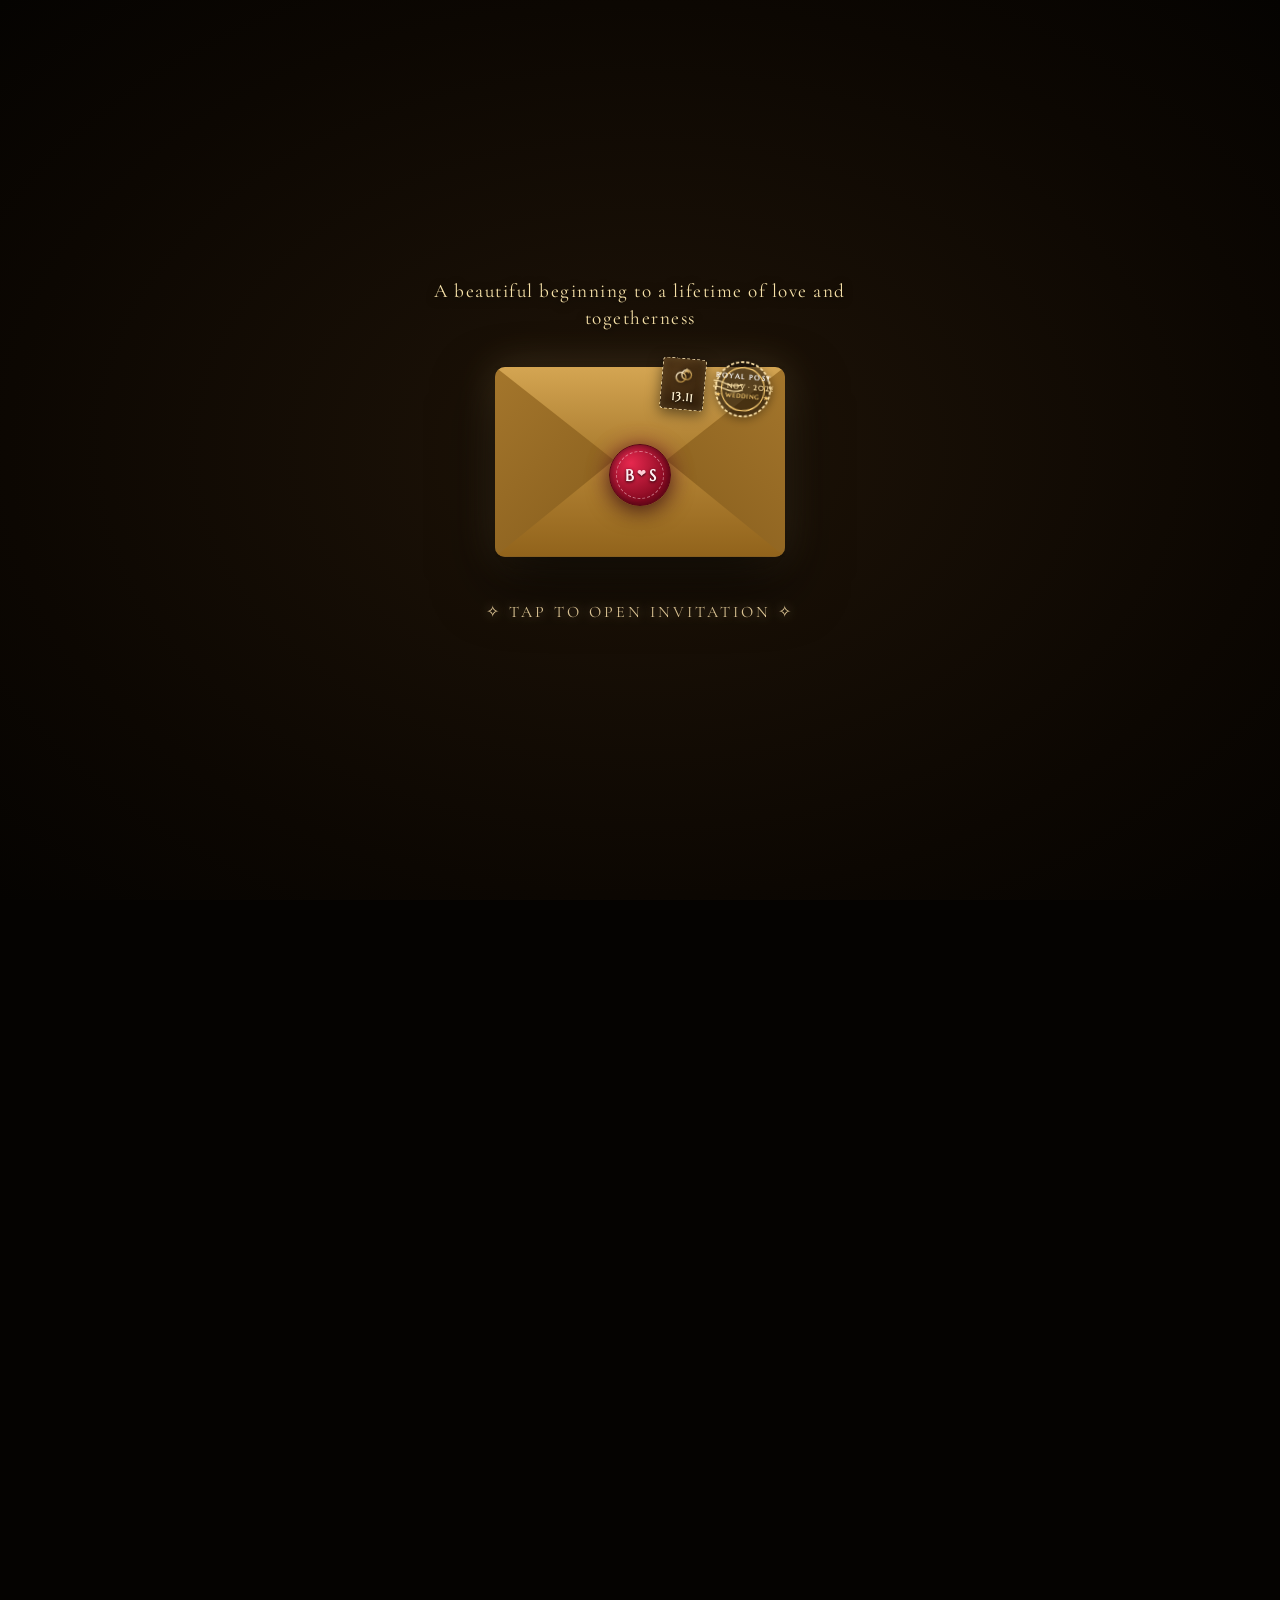
==== index.html @ 1f90990b "Initial Updates" ====
<!DOCTYPE html>
<html lang="en">

<head>
  <meta charset="UTF-8">
  <meta name="viewport" content="width=device-width, initial-scale=1, maximum-scale=1">
  <title>Boobalan &amp; Saranya — Wedding Invitation</title>
  <meta name="description" content="You're invited to the wedding of Boobalan &amp; Saranya">
  <link rel="preconnect" href="https://fonts.googleapis.com">
  <link
    href="https://fonts.googleapis.com/css2?family=Cormorant+Garamond:wght@400;600;700&family=Great+Vibes&family=Marcellus&display=swap"
    rel="stylesheet">
  <link rel="stylesheet" href="assets/css/style.css?v=34">
</head>

<body>

  <canvas id="starsCanvas"></canvas>
  <canvas id="particlesCanvas"></canvas>
  <div class="moon" id="moon"></div>
  <div class="vignette"></div>
  <div class="grain"></div>

  <audio id="bgMusic" loop preload="auto" autoplay>
    <!-- Put your personal music file in assets/audio/ and name it wedding-music.mp3 -->
    <source src="assets/audio/wedding-music.mp3" type="audio/mpeg">
  </audio>

  <!-- ENVELOPE SCREEN -->
  <div id="envelopeScreen">
    <div class="envelope-wrap" id="envelopeTap">
      <div class="envelope-header-text">
        <span class="envelope-subtext">A beautiful beginning to a lifetime of love and togetherness</span>
      </div>

      <div class="envelope-container" id="envelopeContainer">
        <!-- Postal Stamp & Postmark badge -->
        <div class="post-stamp" id="postStamp">
          <div class="post-stamp-inner">
            <svg class="stamp-ring-svg" viewBox="0 0 32 32" width="22" height="22" fill="none">
              <defs>
                <linearGradient id="stampGoldGrad" x1="0" y1="0" x2="1" y2="1">
                  <stop offset="0%" stop-color="#fff8e7" />
                  <stop offset="50%" stop-color="#d4af6a" />
                  <stop offset="100%" stop-color="#a07429" />
                </linearGradient>
              </defs>
              <circle cx="12" cy="18" r="7" stroke="url(#stampGoldGrad)" stroke-width="2" fill="none" />
              <circle cx="20" cy="14" r="7" stroke="url(#stampGoldGrad)" stroke-width="2" fill="none" />
              <polygon points="20,4 22,7 25,7 23,9 24,12 20,10 16,12 17,9 15,7 18,7" fill="url(#stampGoldGrad)" />
            </svg>
            <span class="stamp-val">13.11</span>
          </div>
          <div class="post-mark">
            <svg width="60" height="60" viewBox="0 0 64 64" class="postmark-svg">
              <!-- Outer decorative dashed cancellation circle -->
              <circle cx="32" cy="32" r="29" stroke="#ffe5ab" stroke-width="1.8" fill="rgba(25, 14, 5, 0.45)"
                stroke-dasharray="3.5 2" />
              <!-- Inner ring -->
              <circle cx="32" cy="32" r="23" stroke="#ffd175" stroke-width="1.2" fill="none" />
              <!-- High-contrast bold typography -->
              <text x="32" y="21" text-anchor="middle" font-family="'Marcellus', serif" font-size="7.5"
                font-weight="700" fill="#ffffff" letter-spacing="1.5">ROYAL POST</text>
              <text x="32" y="32" text-anchor="middle" font-family="'Marcellus', serif" font-size="7" font-weight="700"
                fill="#ffe5ab" letter-spacing="1">13 · NOV · 2026</text>
              <text x="32" y="42" text-anchor="middle" font-family="'Marcellus', serif" font-size="6" font-weight="700"
                fill="#ffd175" letter-spacing="1.2">★ WEDDING ★</text>
              <!-- Cancellation postal waves -->
              <path d="M-8 27 Q2 23 12 27 T32 27" stroke="#ffe5ab" stroke-width="1.4" fill="none" opacity="0.85" />
              <path d="M-8 33 Q2 29 12 33 T32 33" stroke="#ffe5ab" stroke-width="1.4" fill="none" opacity="0.85" />
            </svg>
          </div>
        </div>

        <div class="envelope-body" id="envelopeBody">
          <!-- Back Interior with rich damask gold glow -->
          <div class="envelope-back">
            <div class="envelope-lining"></div>
          </div>

          <!-- The Invitation Card Letter that slides out! -->
          <div class="invitation-letter" id="invitationLetter">
            <div class="letter-shimmer"></div>
            <div class="letter-corner lt"></div>
            <div class="letter-corner rt"></div>
            <div class="letter-corner lb"></div>
            <div class="letter-corner rb"></div>
            <div class="letter-crest">✦ ⚭ ✦</div>
            <div class="letter-title">Wedding Invitation</div>
            <div class="letter-couple">Boobalan &amp; Saranya</div>
            <div class="letter-date">Friday, 13 November 2026</div>
            <div class="letter-tag">Subha Muhurtham</div>
          </div>

          <!-- Side Flaps -->
          <div class="envelope-flap-left"></div>
          <div class="envelope-flap-right"></div>

          <!-- Bottom Flap -->
          <div class="envelope-flap-bottom"></div>

          <!-- 3D Top Flap that flips open! -->
          <div class="envelope-flap-top" id="envelopeFlapTop"></div>

          <!-- Wax Seal positioned over the flap -->
          <div class="seal" id="seal">
            <div class="seal-inner">
              <div class="seal-initials">
                <span class="s-letter">B</span>
                <span class="s-heart">❤</span>
                <span class="s-letter">S</span>
              </div>
            </div>
          </div>
        </div>
      </div>

      <div class="tap-text">
        <span class="tap-hint">✧ Tap to Open Invitation ✧</span>
      </div>
    </div>
  </div>

  <!-- MAIN CONTENT -->
  <div id="main">

    <!-- Intro flythrough -->
    <section class="intro-scene">
      <div class="chandelier-glow"></div>
      <div class="fairy-lights">
        <span style="animation-delay:0s"></span><span style="animation-delay:0.3s"></span><span
          style="animation-delay:0.6s"></span>
        <span style="animation-delay:0.9s"></span><span style="animation-delay:1.2s"></span><span
          style="animation-delay:0.4s"></span>
        <span style="animation-delay:0.8s"></span>
      </div>
      <div style="text-align:center; position:relative;">
        <div class="gate">💍✨🌸</div>
        <div class="intro-caption gold-text">You are warmly invited</div>
        <div class="deco-row">🪷 💐 🕯️ 💐 🪷</div>
      </div>
      <div class="scroll-indicator">
        <span>Scroll Down</span>
        <div class="arrow">↓</div>
      </div>
    </section>

    <!-- Couple -->
    <section style="position:relative;">
      <div class="floating-flowers">
        <span style="left:8%; animation-duration:14s; animation-delay:0s;">🌸</span>
        <span style="left:22%; animation-duration:18s; animation-delay:2s;">🌺</span>
        <span style="left:40%; animation-duration:16s; animation-delay:4s;">💮</span>
        <span style="left:58%; animation-duration:20s; animation-delay:1s;">🌼</span>
        <span style="left:74%; animation-duration:15s; animation-delay:3s;">🌸</span>
        <span style="left:88%; animation-duration:19s; animation-delay:5s;">🌺</span>
      </div>
      <p class="reveal" style="letter-spacing:3px; text-transform:uppercase; color:var(--gold-light);">Together with our
        families</p>
      <p class="reveal" style="margin-top:10px; font-size:1.2rem;">We joyfully invite you to celebrate the wedding of
      </p>

      <div class="couple-names reveal gold-text"><span class="name-text">P. <span class="groom-first-letter-wrap"><svg
              class="groom-chef-hat" viewBox="0 0 30 26" aria-label="South Indian Chef">
              <defs>
                <linearGradient id="chefHatGold" x1="0" y1="0" x2="1" y2="1">
                  <stop offset="0%" stop-color="#fffce8" />
                  <stop offset="50%" stop-color="#ffd175" />
                  <stop offset="100%" stop-color="#c8963e" />
                </linearGradient>
              </defs>
              <path fill="url(#chefHatGold)"
                d="M22 8.5C21.1 8.5 20.3 8.9 19.8 9.6C18.9 7.4 16.8 5.8 14.3 5.8C11.6 5.8 9.3 7.5 8.6 9.9C7.8 9.5 6.9 9.2 6 9.2C3.5 9.2 1.5 11.2 1.5 13.7C1.5 15.9 3 17.7 5 18.2V22C5 23.1 5.9 24 7 24H21.6C22.7 24 23.6 23.1 23.6 22V18.2C25.7 17.7 27.1 15.9 27.1 13.7C27.1 10.8 24.8 8.5 22 8.5ZM21.6 22H7V19.2H21.6V22Z" />
              <path d="M10 13V17.5" stroke="#684614" stroke-width="0.8" opacity="0.75" />
              <path d="M14.3 12V17.5" stroke="#684614" stroke-width="0.8" opacity="0.75" />
              <path d="M18.6 13V17.5" stroke="#684614" stroke-width="0.8" opacity="0.75" />
            </svg>B</span>oobalan DTHM., DSCM.,</span></div>

      <div class="couple-profession reveal">South India Chef 👨‍🍳</div>

      <div class="weds-divider reveal">
        <div class="weds-line"></div>
        <div class="weds-badge"><span class="weds-inner">✦ Weds ✦</span></div>
        <div class="weds-line"></div>
      </div>

      <div class="couple-names reveal gold-text"><span class="name-text">S. Saranya B.Com (CA) .,</span></div>

      <div class="ornament">
        <div class="line"></div>
        <div class="diamond"></div>
        <div class="line right"></div>
      </div>
    </section>

    <!-- Event Details -->
    <section>
      <p class="section-kicker">The Celebration</p>
      <h2 class="gold-text">Event Details</h2>
      <div class="ornament">
        <div class="line"></div>
        <div class="diamond"></div>
        <div class="line right"></div>
      </div>
      <div class="cards-grid">
        <!-- Card 1: Wedding Date -->
        <div class="glass event-card reveal">
          <span class="corner corner-tl"></span>
          <span class="corner corner-tr"></span>
          <span class="corner corner-bl"></span>
          <span class="corner corner-br"></span>

          <div class="event-icon-badge">
            <svg class="event-svg" viewBox="0 0 48 48" width="34" height="34" fill="none">
              <defs>
                <linearGradient id="goldIconDate" x1="0" y1="0" x2="1" y2="1">
                  <stop offset="0%" stop-color="#fff4d0" />
                  <stop offset="50%" stop-color="#d4af6a" />
                  <stop offset="100%" stop-color="#9a7028" />
                </linearGradient>
              </defs>
              <rect x="6" y="10" width="36" height="32" rx="6" stroke="url(#goldIconDate)" stroke-width="2.2"
                fill="rgba(212,175,106,0.06)" />
              <line x1="6" y1="20" x2="42" y2="20" stroke="url(#goldIconDate)" stroke-width="2" />
              <circle cx="15" cy="8" r="2.5" fill="url(#goldIconDate)" />
              <circle cx="33" cy="8" r="2.5" fill="url(#goldIconDate)" />
              <line x1="15" y1="5" x2="15" y2="10" stroke="url(#goldIconDate)" stroke-width="2.5"
                stroke-linecap="round" />
              <line x1="33" y1="5" x2="33" y2="10" stroke="url(#goldIconDate)" stroke-width="2.5"
                stroke-linecap="round" />
              <text x="24" y="34" text-anchor="middle" font-family="'Marcellus', serif" font-size="12" font-weight="700"
                fill="url(#goldIconDate)">13</text>
              <circle cx="24" cy="30" r="9" stroke="url(#goldIconDate)" stroke-width="1" stroke-dasharray="2 2"
                fill="none" />
            </svg>
          </div>
          <span class="event-tag">Auspicious Day</span>
          <h3 class="event-title gold-text">Wedding Date</h3>
          <div class="card-ornament"><span></span>✦<span></span></div>
          <div class="event-val">Monday, 16 Nov 2026</div>
          <p class="event-sub">Parabhava Varudam · Iyppasi</p>
          <a href="https://calendar.google.com/calendar/render?action=TEMPLATE&amp;text=Boobalan+%26+Saranya+Wedding&amp;dates=20261113T003000Z/20261113T083000Z&amp;details=Wedding+Ceremony+%26+Reception+of+Boobalan+%26+Saranya&amp;location=Sri+Velavar+Thirumana+Mandabam,+Udumalai+Road,+Dharapuram"
            target="_blank" rel="noopener noreferrer" class="card-action-btn" title="Add to Google Calendar">
            <svg width="13" height="13" viewBox="0 0 24 24" fill="none" stroke="currentColor" stroke-width="2"
              stroke-linecap="round" stroke-linejoin="round">
              <path d="M19 21H5a2 2 0 0 1-2-2V5a2 2 0 0 1 2-2h14a2 2 0 0 1 2 2v14a2 2 0 0 1-2 2z"></path>
              <line x1="16" y1="2" x2="16" y2="6"></line>
              <line x1="8" y1="2" x2="8" y2="6"></line>
              <line x1="3" y1="10" x2="21" y2="10"></line>
              <line x1="12" y1="14" x2="12" y2="18"></line>
              <line x1="10" y1="16" x2="14" y2="16"></line>
            </svg>
            Add to Calendar
          </a>
        </div>

        <!-- Card 2: Muhurtham Time -->
        <div class="glass event-card reveal">
          <span class="corner corner-tl"></span>
          <span class="corner corner-tr"></span>
          <span class="corner corner-bl"></span>
          <span class="corner corner-br"></span>

          <div class="event-icon-badge">
            <svg class="event-svg" viewBox="0 0 48 48" width="34" height="34" fill="none">
              <defs>
                <linearGradient id="goldIconTime" x1="0" y1="0" x2="1" y2="1">
                  <stop offset="0%" stop-color="#fff4d0" />
                  <stop offset="50%" stop-color="#d4af6a" />
                  <stop offset="100%" stop-color="#9a7028" />
                </linearGradient>
              </defs>
              <circle cx="24" cy="26" r="17" stroke="url(#goldIconTime)" stroke-width="2.2"
                fill="rgba(212,175,106,0.06)" />
              <circle cx="24" cy="26" r="14" stroke="url(#goldIconTime)" stroke-width="0.8" stroke-dasharray="1 3" />
              <path d="M20 9 C20 6, 28 6, 28 9" stroke="url(#goldIconTime)" stroke-width="2" stroke-linecap="round" />
              <rect x="22" y="7" width="4" height="2.5" rx="1" fill="url(#goldIconTime)" />
              <line x1="24" y1="26" x2="24" y2="15" stroke="url(#goldIconTime)" stroke-width="2"
                stroke-linecap="round" />
              <line x1="24" y1="26" x2="24" y2="34" stroke="url(#goldIconTime)" stroke-width="2.2"
                stroke-linecap="round" />
              <circle cx="24" cy="26" r="2.2" fill="url(#goldIconTime)" />
              <circle cx="24" cy="12" r="1" fill="url(#goldIconTime)" />
              <circle cx="38" cy="26" r="1" fill="url(#goldIconTime)" />
              <circle cx="24" cy="40" r="1" fill="url(#goldIconTime)" />
              <circle cx="10" cy="26" r="1" fill="url(#goldIconTime)" />
            </svg>
          </div>
          <span class="event-tag">Subha Muhurtham</span>
          <h3 class="event-title gold-text">Auspicious Time</h3>
          <div class="card-ornament"><span></span>✦<span></span></div>
          <div class="event-val">9:15 AM to 10:15 AM</div>
          <p class="event-sub">Morning Sacred Hours</p>
          <div class="event-status-pill">✨ Thulam Lagnam</div>
        </div>

        <!-- Card 3: Venue -->
        <div class="glass event-card reveal">
          <span class="corner corner-tl"></span>
          <span class="corner corner-tr"></span>
          <span class="corner corner-bl"></span>
          <span class="corner corner-br"></span>

          <div class="event-icon-badge">
            <svg class="event-svg" viewBox="0 0 48 48" width="34" height="34" fill="none">
              <defs>
                <linearGradient id="goldIconVenue" x1="0" y1="0" x2="1" y2="1">
                  <stop offset="0%" stop-color="#fff4d0" />
                  <stop offset="50%" stop-color="#d4af6a" />
                  <stop offset="100%" stop-color="#9a7028" />
                </linearGradient>
              </defs>
              <path d="M24 4 L22 8 L26 8 Z" fill="url(#goldIconVenue)" />
              <circle cx="24" cy="3" r="1.5" fill="url(#goldIconVenue)" />
              <path d="M14 15 C18 11, 30 11, 34 15 L38 18 H10 Z" stroke="url(#goldIconVenue)" stroke-width="2"
                fill="rgba(212,175,106,0.1)" />
              <path d="M18 11 C21 8.5, 27 8.5, 30 11 Z" stroke="url(#goldIconVenue)" stroke-width="1.6" fill="none" />
              <rect x="7" y="18" width="34" height="3" rx="1.5" fill="url(#goldIconVenue)" />
              <line x1="11" y1="21" x2="11" y2="39" stroke="url(#goldIconVenue)" stroke-width="2"
                stroke-linecap="round" />
              <line x1="19" y1="21" x2="19" y2="39" stroke="url(#goldIconVenue)" stroke-width="1.8"
                stroke-linecap="round" />
              <line x1="29" y1="21" x2="29" y2="39" stroke="url(#goldIconVenue)" stroke-width="1.8"
                stroke-linecap="round" />
              <line x1="37" y1="21" x2="37" y2="39" stroke="url(#goldIconVenue)" stroke-width="2"
                stroke-linecap="round" />
              <path d="M19 39 V28 C19 25, 29 25, 29 28 V39" stroke="url(#goldIconVenue)" stroke-width="1.8"
                fill="rgba(212,175,106,0.15)" />
              <rect x="6" y="39" width="36" height="3" rx="1" fill="url(#goldIconVenue)" />
              <line x1="4" y1="44" x2="44" y2="44" stroke="url(#goldIconVenue)" stroke-width="2"
                stroke-linecap="round" />
            </svg>
          </div>
          <span class="event-tag">Sacred Mandapam</span>
          <h3 class="event-title gold-text">The Venue</h3>
          <div class="card-ornament"><span></span>✦<span></span></div>
          <div class="event-val venue-title">G.M Mahal</div>
          <p class="event-sub">Thuraiyur Road , Thiruvellarai</p>
          <div class="event-status-pill">📍 Tiruchirappalli</div>
        </div>

        <!-- Card 4: Reception -->
        <div class="glass event-card reveal">
          <span class="corner corner-tl"></span>
          <span class="corner corner-tr"></span>
          <span class="corner corner-bl"></span>
          <span class="corner corner-br"></span>

          <div class="event-icon-badge">
            <svg class="event-svg" viewBox="0 0 48 48" width="34" height="34" fill="none">
              <defs>
                <linearGradient id="goldIconRec" x1="0" y1="0" x2="1" y2="1">
                  <stop offset="0%" stop-color="#fff4d0" />
                  <stop offset="50%" stop-color="#d4af6a" />
                  <stop offset="100%" stop-color="#9a7028" />
                </linearGradient>
              </defs>
              <path
                d="M24 6 C25.5 9, 28 13, 28 16 C28 18.5, 26 20.5, 24 20.5 C22 20.5, 20 18.5, 20 16 C20 13, 22.5 9, 24 6 Z"
                fill="url(#goldIconRec)" />
              <circle cx="24" cy="15" r="2" fill="#fff9ea" />
              <path d="M10 26 C10 32, 17 35, 24 35 C31 35, 38 32, 38 26 C37 23, 11 23, 10 26 Z"
                stroke="url(#goldIconRec)" stroke-width="2" fill="rgba(212,175,106,0.15)" />
              <path d="M22 35 L20 42 H28 L26 35 Z" fill="url(#goldIconRec)" />
              <ellipse cx="24" cy="43" rx="12" ry="2.5" stroke="url(#goldIconRec)" stroke-width="1.8"
                fill="rgba(212,175,106,0.2)" />
              <line x1="24" y1="2" x2="24" y2="4" stroke="url(#goldIconRec)" stroke-width="2" stroke-linecap="round" />
              <line x1="31" y1="8" x2="29" y2="10" stroke="url(#goldIconRec)" stroke-width="1.8"
                stroke-linecap="round" />
              <line x1="17" y1="8" x2="19" y2="10" stroke="url(#goldIconRec)" stroke-width="1.8"
                stroke-linecap="round" />
              <circle cx="34" cy="18" r="1" fill="url(#goldIconRec)" />
              <circle cx="14" cy="18" r="1" fill="url(#goldIconRec)" />
            </svg>
          </div>
          <span class="event-tag">Kalyana Virundhu</span>
          <h3 class="event-title gold-text">Reception &amp; Grand Feast</h3>
          <div class="card-ornament"><span></span>🍲<span></span></div>
          <div class="event-val">After 10:00 AM</div>
          <p class="event-sub">Same Venue · Traditional South Indian Virundhu</p>
          <div class="event-status-pill">🍲 Royal South Indian Feast</div>
        </div>
      </div>
    </section>

    <!-- South Indian Culinary Virundhu Highlight -->
    <section style="position:relative;">
      <p class="section-kicker">A Feast of Culinary Excellence</p>
      <h2 class="gold-text">Kalyana Virundhu 🍃</h2>
      <div class="ornament">
        <div class="line"></div>
        <div class="diamond"></div>
        <div class="line right"></div>
      </div>
      <div class="glass virundhu-card reveal">
        <div class="virundhu-badge">👨‍🍳 Curated by South Indian Chef P. Boobalan</div>
        <h3 class="virundhu-title gold-text">Traditional Royal South Indian Wedding Feast</h3>
        <p class="virundhu-desc">
          Celebrate with us as we serve an authentic, lavish South Indian Banana Leaf Banquet (வாழை இலை விருந்து) —
          prepared with traditional spices, royal flavors, and heartfelt hospitality.
        </p>
        <div class="virundhu-tags">
          <span class="v-tag">🍃 Traditional Banana Leaf</span>
          <span class="v-tag">🍛 Aromatic South Indian Flavors</span>
          <span class="v-tag">🍮 Royal Sweet Delights</span>
        </div>
      </div>
    </section>

    <!-- Venue map -->
    <section>
      <p class="section-kicker">Find Us Here</p>
      <h2 class="gold-text">Venue</h2>
      <div class="ornament">
        <div class="line"></div>
        <div class="diamond"></div>
        <div class="line right"></div>
      </div>
      <div class="map-frame">
        <iframe
          src="https://maps.google.com/maps?q=Sri%20Velavar%20Thirumana%20Mandabam%20Udumalai%20Road%20Dharapuram&t=&z=14&ie=UTF8&iwloc=&output=embed"
          width="100%" height="100%" style="border:0;" loading="lazy"></iframe>
      </div>
      <a class="btn"
        href="https://www.google.com/maps/search/?api=1&query=Sri+Velavar+Thirumana+Mandabam+Udumalai+Road+Dharapuram"
        target="_blank">📍 View Location</a>
    </section>

    <!-- Countdown -->
    <section>
      <p class="section-kicker">Almost There</p>
      <h2 class="gold-text">Counting Down To Forever</h2>
      <div class="countdown" id="countdown">
        <div class="glass cd-box">
          <div class="cd-num" id="cd-days">00</div>
          <div class="cd-label">Days</div>
        </div>
        <div class="glass cd-box">
          <div class="cd-num" id="cd-hours">00</div>
          <div class="cd-label">Hours</div>
        </div>
        <div class="glass cd-box">
          <div class="cd-num" id="cd-mins">00</div>
          <div class="cd-label">Minutes</div>
        </div>
        <div class="glass cd-box">
          <div class="cd-num" id="cd-secs">00</div>
          <div class="cd-label">Seconds</div>
        </div>
      </div>
    </section>
    <section>
      <p class="section-kicker">Our Moments</p>
      <h2 class="gold-text">Photo Gallery</h2>
      <div class="ornament">
        <div class="line"></div>
        <div class="diamond"></div>
        <div class="line right"></div>
      </div>
      <div class="gallery-track" id="galleryTrack">
        <img src="assets/images/img1.jpg" alt=" wedding">
        <img src="assets/images/img2.jpg" alt=" wedding">
        <img src="assets/images/img3.jpg" alt=" wedding">
        <img src="assets/images/img4.jpg" alt=" wedding">
        <img src="assets/images/img5.jpg" alt=" wedding">

      </div>
    </section>
    <div id="lightbox"><img id="lightboxImg" src=""></div>

    <div class="ornament" style="max-width:200px;">
      <div class="line"></div><span style="color:var(--gold-light);">✦</span>
      <div class="line right"></div>
    </div>
    <section>
      <p class="section-kicker">The Journey</p>
      <h2 class="gold-text">Wedding Timeline</h2>
      <div class="ornament">
        <div class="line"></div>
        <div class="diamond"></div>
        <div class="line right"></div>
      </div>
      <div class="timeline">
        <div class="glass t-item reveal"><strong>Engagement</strong><br>15 Nov 2026 · After 7:00 PM</div>
        <div class="glass t-item reveal"><strong>Wedding Ceremony</strong><br>16 Nov 2026 · 9:15 AM – 10:15 AM</div>
        <div class="glass t-item reveal"><strong>Reception</strong><br>16 Nov 2026 · After 10:30 AM</div>
      </div>
    </section>

    <!-- Blessings -->
    <section>
      <div class="glow-hearts"><span>❤️</span><span>💍</span><span>❤️</span></div>
      <h2 class="gold-text serif-title" style="margin-top:18px; font-size:2.2rem;">We request your blessings as we begin
        our new journey together.</h2>
    </section>

    <div class="ornament" style="max-width:200px;">
      <div class="line"></div><span style="color:var(--gold-light);">✦</span>
      <div class="line right"></div>
    </div>
    <section>
      <p class="section-kicker">Our Beloved</p>
      <h2 class="gold-text">With Our Families</h2>
      <div class="ornament">
        <div class="line"></div>
        <div class="diamond"></div>
        <div class="line right"></div>
      </div>
      <div class="family-tree">
        <!-- Groom's Side -->
        <div class="tree-side groom-tree">
          <div class="tree-heading-badge">🌼 Groom's Family</div>

          <!-- Parents Card -->
          <div class="tree-card parent-card">
            <div class="tree-role-tag">Parents</div>
            <div class="tree-person-name">Mr. Palanisamy &amp; Mrs. Pangajam</div>
          </div>

          <!-- Descending Line Stem -->
          <div class="tree-stem">
            <div class="stem-line"></div>
            <div class="stem-dot"></div>
          </div>

          <!-- Horizontal Branch Split -->
          <div class="tree-branch-split">
            <div class="branch-bar"></div>
          </div>

          <!-- Dual Children Branches -->
          <div class="tree-children-container dual-children">
            <!-- Brother Card -->
            <div class="child-branch">
              <div class="sub-stem-line"></div>
              <div class="tree-card child-card">
                <div class="tree-role-tag">Brother</div>
                <div class="tree-person-name">Srikanth alias Yogesh <span class="tree-degree">B.E.</span></div>
                <div class="tree-profession">Automation Test Engineer</div>
              </div>
            </div>

            <!-- Sister Card -->
            <div class="child-branch">
              <div class="sub-stem-line"></div>
              <div class="tree-card child-card">
                <div class="tree-role-tag">Sister &amp; Brother-in-Law</div>
                <div class="tree-person-name">Sister &amp; Mr. Selvaraj</div>
                <div class="tree-profession"
                  style="text-transform:none; letter-spacing:1px; margin-top:5px; color:var(--gold-light);">
                  <span style="opacity:0.8;">Children:</span> Ajay Kumaran, Kiruba Shankar
                </div>
              </div>
            </div>
          </div>
        </div>

        <!-- Bride's Side -->
        <div class="tree-side bride-tree">
          <div class="tree-heading-badge">🌸 Bride's Family</div>

          <!-- Parents Card -->
          <div class="tree-card parent-card">
            <div class="tree-role-tag">Parents</div>
            <div class="tree-person-name">Mr. Singaravelan DME., &amp; Mrs. Jothi</div>
          </div>

          <!-- Descending Line Stem -->
          <div class="tree-stem">
            <div class="stem-line"></div>
            <div class="stem-dot"></div>
          </div>

          <!-- Brother & Sister-in-Law Card -->
          <div class="tree-children-container">
            <div class="tree-card child-card">
              <div class="tree-role-tag">Elder Brother &amp; Sister-in-Law</div>
              <div class="tree-person-name" style="line-height:1.5; padding: 5px 0;">S. Gowrisankar <span
                  class="tree-degree" style="font-size:0.8em; font-weight:normal;">B.Sc., (Hotel Management &amp;
                  Catering Service)</span><br>&amp; Swathi <span class="tree-degree"
                  style="font-size:0.8em; font-weight:normal;">MCA</span></div>
            </div>
          </div>
        </div>
      </div>
    </section>

    <!-- Share -->
    <section>
      <h2 class="gold-text">Share the Joy</h2>
      <div class="pill-row">
        <a class="pill"
          href="https://wa.me/917868999367?text=You're%20invited%20to%20Boobalan%20%26%20Saranya's%20wedding!"
          target="_blank">💬 WhatsApp Bride</a>
        <a class="pill"
          href="https://wa.me/919952768800?text=You're%20invited%20to%20Boobalan%20%26%20Saranya's%20wedding!"
          target="_blank">💬 WhatsApp Groom</a>
      </div>
    </section>

    <!-- Contact -->
    <section>
      <h2 class="gold-text">Contact</h2>
      <div class="pill-row">
        <a class="pill" href="tel:+917868999367">📞 Call Bride (Saranya)</a>
        <a class="pill" href="tel:+919952768800">📞 Call Groom (Boobalan)</a>
      </div>
    </section>

    <footer>
      <div style="font-size:2.2rem;" class="gold-text serif-title">Thank You</div>
      <p style="margin-top:10px; opacity:0.85;">We look forward to celebrating this special day with you.</p>
    </footer>

    <!-- Grand Royal Ending Screen -->
    <section id="ending">
      <div class="ending-mandala">
        <!-- Royal Rings Crest -->
        <div class="ending-crest">
          <svg width="68" height="68" viewBox="0 0 68 68" fill="none" xmlns="http://www.w3.org/2000/svg">
            <circle cx="34" cy="34" r="32" stroke="url(#crestGoldGrad)" stroke-width="1.5" stroke-dasharray="3 3" />
            <circle cx="34" cy="34" r="26" stroke="url(#crestGoldGrad)" stroke-width="1" opacity="0.7" />
            <circle cx="28" cy="34" r="11" stroke="url(#crestGoldGrad)" stroke-width="2.2" fill="none" />
            <circle cx="40" cy="34" r="11" stroke="url(#crestGoldGrad)" stroke-width="2.2" fill="none" />
            <polygon points="34,22 38,28 34,26 30,28" fill="url(#crestGoldGrad)" />
            <defs>
              <linearGradient id="crestGoldGrad" x1="0%" y1="0%" x2="100%" y2="100%">
                <stop offset="0%" stop-color="#fffbe8" />
                <stop offset="35%" stop-color="#f6e1a8" />
                <stop offset="70%" stop-color="#d4af6a" />
                <stop offset="100%" stop-color="#b98a3f" />
              </linearGradient>
            </defs>
          </svg>
        </div>

        <div class="ending-tagline">With Warm Hearts &amp; Infinite Joy</div>
        <h2 class="gold-text serif-title ending-heading">See You At The Wedding</h2>
        <div class="ending-couple-name">Boobalan &amp; Saranya</div>

        <div class="ending-ornament">
          <div class="end-line"></div>
          <div class="end-star">✦ 💍 ✦</div>
          <div class="end-line right"></div>
        </div>

        <p class="ending-blessing">
          We eagerly look forward to celebrating this special day with you and receiving your heartfelt blessings as we
          begin our new journey together.
        </p>

        <!-- Relive Invitation Button -->
        <button id="backToTopBtn" class="replay-invitation-btn" type="button" aria-label="Relive Invitation">
          <span>✨</span>
          <span>Relive Invitation</span>
          <span class="btn-arrow-up">↑</span>
        </button>
      </div>
    </section>
  </div>

  <!-- WhatsApp Modal -->
  <div id="waModal"
    style="display:none; position:fixed; top:0; left:0; width:100%; height:100%; z-index:1000; background:rgba(0,0,0,0.85); align-items:center; justify-content:center; flex-direction:column; padding:15px; backdrop-filter:blur(5px);">
    <div class="glass"
      style="max-width: 600px; width: 100%; max-height: 90vh; padding: 25px 20px; border-radius: 20px; position: relative; display: flex; flex-direction: column;">
      <button id="waClose"
        style="position:absolute; top:15px; right:20px; background:none; border:none; color:var(--gold-light); font-size:2rem; cursor:pointer; line-height:1; z-index: 10;">&times;</button>

      <div id="waContentWrapper" style="display:flex; flex-direction:column; flex:1; min-height:0;">
        <h3 class="gold-text serif-title"
          style="margin-bottom: 10px; text-align: center; font-size:1.6rem; flex-shrink: 0;">Send a Blessing</h3>
        <p style="text-align:center; margin-bottom: 15px; font-size: 0.9rem; opacity:0.9; flex-shrink: 0;">Choose a
          quote
          or write your own custom message:</p>

        <div
          style="display:flex; flex-direction:column; gap:8px; overflow-y: auto; margin-bottom:15px; padding-right:5px; flex: 1; min-height: 0;"
          id="waQuoteList">
          <button class="btn"
            style="text-align:left; white-space:normal; height:auto; padding:10px 15px; font-size:0.85rem; font-style:italic;">"May
            your life together be filled with harmony, joy, and the rich flavors of happiness like a grand Kalyana
            Virundhu! Warm wishes to Chef Boobalan &amp; Saranya!"</button>
          <button class="btn"
            style="text-align:left; white-space:normal; height:auto; padding:10px 15px; font-size:0.85rem; font-style:italic;">"Two
            souls with but a single thought, two hearts that beat as one."</button>
          <button class="btn"
            style="text-align:left; white-space:normal; height:auto; padding:10px 15px; font-size:0.85rem; font-style:italic;">"May
            the love you share today grow stronger as you grow old together."</button>
          <button class="btn"
            style="text-align:left; white-space:normal; height:auto; padding:10px 15px; font-size:0.85rem; font-style:italic;">"A
            successful marriage requires falling in love many times, always with the same person."</button>
          <button class="btn"
            style="text-align:left; white-space:normal; height:auto; padding:10px 15px; font-size:0.85rem; font-style:italic;">"May
            your love story be as magical as your wedding day, and your blessings multiply each year."</button>
          <button class="btn"
            style="text-align:left; white-space:normal; height:auto; padding:10px 15px; font-size:0.85rem; font-style:italic;">"Once
            in a while, right in the middle of an ordinary life, love gives us a fairy tale."</button>
        </div>

        <textarea id="waCustomMsg" placeholder="Or type a custom message here..."
          style="width: 100%; background: rgba(0,0,0,0.4); border: 1px solid rgba(255,215,0,0.4); color: #fff; padding: 12px; border-radius: 12px; margin-bottom: 15px; font-family: inherit; font-size:0.95rem; resize: vertical; min-height: 70px; flex-shrink: 0; outline:none;"></textarea>

        <button id="waSendBtn" class="btn"
          style="width: 100%; font-size:1rem; padding:12px; display:flex; justify-content:center; align-items:center; gap:8px; flex-shrink: 0;">
          <svg width="20" height="20" viewBox="0 0 24 24" fill="none" stroke="currentColor" stroke-width="2"
            stroke-linecap="round" stroke-linejoin="round">
            <path d="M22 2L11 13"></path>
            <path d="M22 2L15 22L11 13L2 9L22 2Z"></path>
          </svg>
          Send to WhatsApp
        </button>
      </div>

      <div id="waLoader" class="wa-loader">
        <div class="ring-loader">
          <div class="heart">💛</div>
        </div>
        <p class="gold-text" style="font-size: 1.1rem; letter-spacing: 1px; margin-top:20px; text-align:center;">Sending
          your wishes...</p>
      </div>
    </div>
  </div>

  <div id="scrollProgress"></div>

  <script src="assets/js/script.js?v=31"></script>
</body>

</html>
---- assets/css/style.css ----
:root{
  --gold:#d4af6a; --gold-light:#f3d9a4; --ivory:#fdf6ec; --pink:#f7c6d1; --deep:#1a1108; --deep2:#241708;
}
*{box-sizing:border-box; margin:0; padding:0;}
html {
  scroll-behavior: smooth;
  background-color: #050301;
}
body {
  font-family: 'Cormorant Garamond', serif;
  background-color: #050301;
  background-image: radial-gradient(ellipse at top, #2a1a0a, #0d0803 70%);
  background-repeat: no-repeat;
  background-attachment: fixed;
  color: var(--ivory);
  overflow-x: hidden;
  min-height: 100vh;
}
.serif-title{font-family:'Great Vibes', cursive;}
h1,h2,h3{font-family:'Marcellus', serif; letter-spacing:1px;}
.gold-text{background:linear-gradient(120deg,#b98a3f,#f6e1a8,#d4af6a,#b98a3f);background-size:200% auto;-webkit-background-clip:text;background-clip:text;color:transparent;animation:shine 4s linear infinite; font-weight:700; filter:drop-shadow(0 2px 6px rgba(0,0,0,0.9));}
@keyframes shine{to{background-position:200% center;}}
::selection{background:var(--gold); color:#000;}

/* Canvas layers */
#starsCanvas,#particlesCanvas{position:fixed; inset:0; width:100%; height:100%; z-index:0; pointer-events:none;}
.moon {
  position: fixed;
  top: 5%;
  right: 7%;
  width: 78px;
  height: 78px;
  border-radius: 50%;
  background: url('../images/moon.png') no-repeat center center;
  background-size: cover;
  box-shadow: 0 0 32px 8px rgba(246, 225, 168, 0.45), 0 0 70px 18px rgba(212, 175, 106, 0.22);
  filter: drop-shadow(0 0 14px rgba(246, 225, 168, 0.5));
  z-index: 0;
  pointer-events: none;
  opacity: 0.92;
  will-change: transform;
  transition: transform 0.12s cubic-bezier(0.2, 0, 0.2, 1);
  animation: moonGlow 7s ease-in-out infinite alternate;
}
@keyframes moonGlow {
  0% {
    filter: drop-shadow(0 0 10px rgba(246, 225, 168, 0.4));
    box-shadow: 0 0 28px 6px rgba(246, 225, 168, 0.38), 0 0 60px 15px rgba(212, 175, 106, 0.2);
  }
  100% {
    filter: drop-shadow(0 0 22px rgba(246, 225, 168, 0.7));
    box-shadow: 0 0 45px 12px rgba(246, 225, 168, 0.6), 0 0 85px 25px rgba(212, 175, 106, 0.35);
  }
}

/* Cinematic vignette + grain */
.vignette{position:fixed; inset:0; z-index:5; pointer-events:none; background:radial-gradient(ellipse at center, transparent 45%, rgba(0,0,0,0.55) 100%);}
.grain{position:fixed; inset:0; z-index:6; pointer-events:none; opacity:0.05; mix-blend-mode:overlay;
  background-image:url("data:image/svg+xml,%3Csvg xmlns='http://www.w3.org/2000/svg' width='120' height='120'%3E%3Cfilter id='n'%3E%3CfeTurbulence type='fractalNoise' baseFrequency='0.9' numOctaves='2' stitchTiles='stitch'/%3E%3C/filter%3E%3Crect width='100%25' height='100%25' filter='url(%23n)'/%3E%3C/svg%3E");}

/* Elegant section header ornament */
.ornament{display:flex; align-items:center; justify-content:center; gap:14px; margin:6px auto 8px; max-width:320px;}
.ornament .line{flex:1; height:1px; background:linear-gradient(90deg,transparent,var(--gold));}
.ornament .line.right{background:linear-gradient(90deg,var(--gold),transparent);}
.ornament .diamond{width:9px; height:9px; background:var(--gold-light); transform:rotate(45deg); box-shadow:0 0 10px rgba(243,217,164,0.8);}
.section-kicker{letter-spacing:5px; text-transform:uppercase; font-size:0.8rem; color:var(--gold-light); opacity:0.85; margin-bottom:6px;}
.glow-hearts{display:flex; gap:18px; justify-content:center; font-size:2.2rem;}
.glow-hearts span{animation:heartGlow 2s ease-in-out infinite; text-shadow:0 0 18px rgba(247,198,209,0.8);}
.glow-hearts span:nth-child(2){animation-delay:0.4s;}
.glow-hearts span:nth-child(3){animation-delay:0.8s;}
@keyframes heartGlow{0%,100%{transform:scale(1); opacity:0.7;}50%{transform:scale(1.25); opacity:1;}}

/* Envelope Screen */
#envelopeScreen {
  position: fixed; inset: 0; z-index: 50;
  display: flex; flex-direction: column; align-items: center; justify-content: center;
  background: radial-gradient(ellipse at center, #1f1408 0%, #0c0702 70%, #050301 100%);
  transition: opacity 1.2s cubic-bezier(0.4, 0, 0.2, 1), visibility 1.2s ease;
  overflow: hidden;
}
#envelopeScreen.hide {
  opacity: 0;
  visibility: hidden;
  pointer-events: none;
}

.envelope-wrap {
  cursor: pointer;
  text-align: center;
  user-select: none;
  -webkit-user-select: none;
  animation: floatIn 1.5s cubic-bezier(0.2, 0.8, 0.3, 1) both;
  display: flex;
  flex-direction: column;
  align-items: center;
  justify-content: center;
  padding: 10px;
}
@keyframes floatIn {
  from { opacity: 0; transform: translateY(50px) scale(0.92); }
  to { opacity: 1; transform: translateY(0) scale(1); }
}

.envelope-header-text {
  margin-bottom: 35px;
  padding: 0 20px;
  max-width: 480px;
}
.envelope-subtext {
  font-size: 1.2rem;
  letter-spacing: 1.5px;
  color: #f6e1a8;
  line-height: 1.4;
  display: block;
  text-shadow: 0 2px 10px rgba(0, 0, 0, 0.8);
}

/* 3D Envelope Container */
.envelope-container {
  position: relative;
  width: 290px;
  height: 190px;
  margin: 0 auto 30px;
  perspective: 1200px;
  transition: transform 0.5s ease;
}
.envelope-container:hover {
  transform: translateY(-5px);
}

/* Authentic Postal Stamp & Postmark */
.post-stamp {
  position: absolute;
  top: -10px;
  right: 12px;
  z-index: 12; /* Visible on top of envelope flap (z-index: 6) */
  display: flex;
  align-items: center;
  gap: 8px;
  transform: rotate(5deg);
  pointer-events: none;
  transition: opacity 0.35s ease, transform 0.35s ease;
}
.post-stamp.hide {
  opacity: 0 !important;
  visibility: hidden !important;
  transform: translateY(-15px) scale(0.85);
  z-index: 1 !important;
}
.envelope-container:hover .post-stamp {
  transform: rotate(7deg) scale(1.03);
}
.post-stamp-inner {
  width: 44px;
  height: 52px;
  background: radial-gradient(circle at 35% 30%, #543818, #281807);
  border: 1.5px dashed rgba(255, 235, 185, 0.85);
  border-radius: 4px;
  display: flex;
  flex-direction: column;
  align-items: center;
  justify-content: center;
  box-shadow: 0 4px 14px rgba(0, 0, 0, 0.5), inset 0 0 8px rgba(212, 175, 106, 0.25);
}
.stamp-ring-svg {
  display: block;
  filter: drop-shadow(0 1px 3px rgba(0, 0, 0, 0.7));
}
.stamp-val {
  font-family: 'Marcellus', serif;
  font-size: 0.7rem;
  font-weight: 700;
  color: #fff2d1;
  letter-spacing: 1px;
  margin-top: 3px;
  text-shadow: 0 1px 2px rgba(0, 0, 0, 0.85);
}
.post-mark {
  filter: drop-shadow(0 2px 5px rgba(0, 0, 0, 0.6));
}
.postmark-svg {
  display: block;
}

/* Envelope Body */
.envelope-body {
  position: relative;
  width: 100%;
  height: 100%;
  border-radius: 10px;
  box-shadow: 0 25px 60px rgba(0, 0, 0, 0.7), 0 0 40px rgba(212, 175, 106, 0.25);
}

/* Back interior lining */
.envelope-back {
  position: absolute;
  inset: 0;
  background: linear-gradient(145deg, #2b1c0e, #180f06);
  border-radius: 10px;
  border: 1px solid rgba(212, 175, 106, 0.4);
  overflow: hidden;
  z-index: 1;
}
.envelope-lining {
  position: absolute;
  inset: 0;
  opacity: 0.15;
  background-image: radial-gradient(#f3d9a4 1px, transparent 1px);
  background-size: 12px 12px;
}

/* Invitation Letter Card */
.invitation-letter {
  position: absolute;
  width: 260px;
  height: 175px;
  left: 15px;
  bottom: 8px;
  z-index: 2;
  background: radial-gradient(circle at center, #fffefb 0%, #faecd5 100%);
  border: 1.5px solid #d4af6a;
  border-radius: 8px;
  box-shadow: 0 4px 15px rgba(0, 0, 0, 0.35);
  padding: 14px 12px 10px;
  box-sizing: border-box;
  text-align: center;
  display: flex;
  flex-direction: column;
  align-items: center;
  justify-content: space-between;
  color: #241708;
  overflow: hidden;
  transition: transform 0.9s cubic-bezier(0.25, 1, 0.3, 1), box-shadow 0.7s ease, opacity 0.5s ease;
}

/* Golden shimmer line across letter */
.letter-shimmer {
  position: absolute;
  top: -50%;
  left: -50%;
  width: 200%;
  height: 200%;
  background: linear-gradient(115deg, transparent 40%, rgba(243, 217, 164, 0.4) 50%, transparent 60%);
  transform: rotate(25deg) translateY(-100%);
  transition: transform 1.2s ease;
  pointer-events: none;
}
.invitation-letter.slide-out .letter-shimmer {
  transform: rotate(25deg) translateY(100%);
}

/* Corner filigrees on letter */
.letter-corner {
  position: absolute;
  width: 9px;
  height: 9px;
  border-color: rgba(185, 138, 63, 0.7);
}
.letter-corner.lt { top: 5px; left: 5px; border-top: 1.5px solid; border-left: 1.5px solid; }
.letter-corner.rt { top: 5px; right: 5px; border-top: 1.5px solid; border-right: 1.5px solid; }
.letter-corner.lb { bottom: 5px; left: 5px; border-bottom: 1.5px solid; border-left: 1.5px solid; }
.letter-corner.rb { bottom: 5px; right: 5px; border-bottom: 1.5px solid; border-right: 1.5px solid; }

.letter-crest {
  font-size: 0.75rem;
  letter-spacing: 3px;
  color: #b98a3f;
}
.letter-title {
  font-family: 'Marcellus', serif;
  font-size: 0.75rem;
  text-transform: uppercase;
  letter-spacing: 2.5px;
  color: #795217;
  font-weight: 700;
}
.letter-couple {
  font-family: 'Great Vibes', cursive;
  font-size: 2.1rem;
  color: #9c6c1d;
  line-height: 1.1;
  text-shadow: 0 1px 2px rgba(156, 108, 29, 0.25);
}
.letter-date {
  font-family: 'Marcellus', serif;
  font-size: 0.78rem;
  font-weight: 700;
  color: #3b2812;
  letter-spacing: 1px;
}
.letter-tag {
  font-family: 'Marcellus', serif;
  font-size: 0.68rem;
  letter-spacing: 1.5px;
  text-transform: uppercase;
  color: #a07830;
  padding: 2px 10px;
  border-radius: 12px;
  background: rgba(212, 175, 106, 0.15);
  border: 1px solid rgba(212, 175, 106, 0.35);
}

/* Letter animations */
.invitation-letter.slide-out {
  transform: translateY(-135px);
  box-shadow: 0 25px 50px rgba(0, 0, 0, 0.7), 0 0 35px rgba(243, 217, 164, 0.5);
  z-index: 10;
}

/* Card expands to occupy the ENTIRE screen */
.invitation-letter.cover-screen {
  position: fixed !important;
  top: 50% !important;
  left: 50% !important;
  width: 100vw !important;
  height: 100vh !important;
  max-width: 100vw !important;
  max-height: 100vh !important;
  transform: translate(-50%, -50%) !important;
  border-radius: 0 !important;
  border: none !important;
  z-index: 9999 !important;
  margin: 0 !important;
  box-shadow: none !important;
  background: radial-gradient(circle at center, #fffdf8 0%, #faecd5 100%) !important;
  display: flex !important;
  flex-direction: column !important;
  align-items: center !important;
  justify-content: center !important;
  padding: 40px 24px !important;
  transition: all 0.95s cubic-bezier(0.25, 1, 0.35, 1) !important;
}

.invitation-letter.cover-screen .letter-corner {
  width: 26px;
  height: 26px;
  border-width: 2px;
  border-color: rgba(185, 138, 63, 0.85);
  transition: all 0.85s ease;
}
.invitation-letter.cover-screen .letter-corner.lt { top: 25px; left: 25px; }
.invitation-letter.cover-screen .letter-corner.rt { top: 25px; right: 25px; }
.invitation-letter.cover-screen .letter-corner.lb { bottom: 25px; left: 25px; }
.invitation-letter.cover-screen .letter-corner.rb { bottom: 25px; right: 25px; }

.invitation-letter.cover-screen .letter-crest {
  font-size: 1.4rem;
  letter-spacing: 6px;
  margin-bottom: 12px;
  transition: all 0.85s ease;
}
.invitation-letter.cover-screen .letter-title {
  font-size: 1.15rem;
  letter-spacing: 4px;
  margin-bottom: 12px;
  transition: all 0.85s ease;
}
.invitation-letter.cover-screen .letter-couple {
  font-size: clamp(3.2rem, 10vw, 5.5rem);
  margin: 18px 0;
  transition: all 0.85s ease;
}
.invitation-letter.cover-screen .letter-date {
  font-size: 1.3rem;
  letter-spacing: 2px;
  margin-bottom: 18px;
  transition: all 0.85s ease;
}
.invitation-letter.cover-screen .letter-tag {
  font-size: 0.95rem;
  padding: 6px 24px;
  letter-spacing: 3px;
  transition: all 0.85s ease;
}

/* Flaps */
.envelope-flap-left {
  position: absolute;
  top: 0;
  left: 0;
  width: 150px;
  height: 100%;
  clip-path: polygon(0 0, 100% 50%, 0 100%);
  background: linear-gradient(135deg, #a4762c, #845b1b);
  border-radius: 10px 0 0 10px;
  z-index: 4;
}
.envelope-flap-right {
  position: absolute;
  top: 0;
  right: 0;
  width: 150px;
  height: 100%;
  clip-path: polygon(100% 0, 0 50%, 100% 100%);
  background: linear-gradient(225deg, #a4762c, #845b1b);
  border-radius: 0 10px 10px 0;
  z-index: 4;
}
.envelope-flap-bottom {
  position: absolute;
  bottom: 0;
  left: 0;
  width: 100%;
  height: 118px;
  clip-path: polygon(0 100%, 50% 0, 100% 100%);
  background: linear-gradient(0deg, #91631b, #be8d3c);
  border-radius: 0 0 10px 10px;
  box-shadow: 0 -4px 15px rgba(0, 0, 0, 0.25);
  z-index: 5;
}

/* 3D Top Flap */
.envelope-flap-top {
  position: absolute;
  top: 0;
  left: 0;
  width: 100%;
  height: 114px;
  clip-path: polygon(0 0, 100% 0, 50% 100%);
  background: linear-gradient(180deg, #d4a552, #9e7025);
  border-radius: 10px 10px 0 0;
  transform-origin: top center;
  transform-style: preserve-3d;
  transition: transform 0.8s cubic-bezier(0.35, 0, 0.25, 1), z-index 0.25s 0.25s;
  z-index: 6;
  filter: drop-shadow(0 4px 8px rgba(0, 0, 0, 0.35));
}
.envelope-flap-top.open {
  transform: rotateX(180deg);
  z-index: 1;
}

/* Wax Seal */
.seal {
  position: absolute;
  top: 108px;
  left: 50%;
  transform: translate(-50%, -50%);
  width: 62px;
  height: 62px;
  border-radius: 50%;
  background: radial-gradient(circle at 35% 30%, #e6284e, #850920 70%);
  display: flex;
  align-items: center;
  justify-content: center;
  box-shadow: 0 5px 22px rgba(0, 0, 0, 0.65), inset 0 0 8px rgba(0, 0, 0, 0.5), 0 0 22px rgba(230, 40, 78, 0.4);
  border: 1.5px solid #570615;
  z-index: 7;
  transition: transform 0.45s cubic-bezier(0.2, 0.8, 0.3, 1), opacity 0.4s ease, box-shadow 0.4s ease;
  animation: sealPulse 2.8s ease-in-out infinite;
}
.seal-inner {
  width: 48px;
  height: 48px;
  border-radius: 50%;
  border: 1.5px dashed rgba(255, 215, 222, 0.5);
  display: flex;
  align-items: center;
  justify-content: center;
}
.seal-initials {
  display: flex;
  flex-direction: row;
  align-items: center;
  justify-content: center;
  gap: 3px;
  white-space: nowrap;
  line-height: 1;
}
.seal-initials .s-letter {
  font-family: 'Marcellus', serif;
  font-size: 16px;
  font-weight: 700;
  color: #fff0f3;
  text-shadow: 0 1px 3px rgba(0, 0, 0, 0.85);
  display: inline-block;
  line-height: 1;
}
.seal-initials .s-heart {
  font-size: 11px;
  color: #ffccd5;
  display: inline-block;
  transform: translateY(-1px);
  text-shadow: 0 1px 2px rgba(0, 0, 0, 0.8);
  line-height: 1;
}
@keyframes sealPulse {
  0%, 100% {
    transform: translate(-50%, -50%) scale(1);
    box-shadow: 0 5px 20px rgba(0, 0, 0, 0.6), inset 0 0 8px rgba(0, 0, 0, 0.5), 0 0 15px rgba(230, 40, 78, 0.35);
  }
  50% {
    transform: translate(-50%, -50%) scale(1.06);
    box-shadow: 0 8px 26px rgba(0, 0, 0, 0.7), inset 0 0 8px rgba(0, 0, 0, 0.5), 0 0 28px rgba(230, 40, 78, 0.6);
  }
}
.seal.broken {
  transform: translate(-50%, -50%) scale(1.6) rotate(35deg);
  opacity: 0;
  pointer-events: none;
}

/* Tap Hint text */
.tap-text {
  margin-top: 15px;
  transition: opacity 0.4s ease;
}
.tap-hint {
  display: inline-block;
  font-size: 1rem;
  letter-spacing: 3px;
  color: var(--gold-light);
  text-transform: uppercase;
  animation: pulseHint 2.2s ease-in-out infinite;
  text-shadow: 0 0 12px rgba(243, 217, 164, 0.6);
}
@keyframes pulseHint {
  0%, 100% { opacity: 0.6; transform: scale(0.98); }
  50% { opacity: 1; transform: scale(1.02); }
}

/* Seal Explosion Sparks */
.seal-spark {
  position: fixed;
  pointer-events: none;
  z-index: 100;
  will-change: transform, opacity;
}

@media (max-width: 380px) {
  .envelope-container {
    width: 260px;
    height: 170px;
  }
  .invitation-letter {
    width: 232px;
    height: 155px;
    left: 14px;
  }
  .letter-couple {
    font-size: 1.8rem;
  }
  .seal {
    top: 98px;
    width: 52px;
    height: 52px;
  }
  .envelope-flap-top {
    height: 102px;
  }
}

/* Petals */
.petal{position:fixed; top:-5%; z-index:40; pointer-events:none; will-change:transform; font-size:22px; opacity:0.9;}

/* Main content */
#main{position:relative; z-index:2; opacity:0; transition:opacity 1.6s ease;}
#main.show{opacity:1;}
section{position:relative; padding:15px 20px; max-width:1100px; margin:0 auto; text-align:center;}
.divider{width:70px; height:2px; background:linear-gradient(90deg,transparent,var(--gold),transparent); margin:24px auto;}

/* Glass card */
.glass{
  position:relative; background:rgba(255,246,232,0.06); backdrop-filter:blur(14px); -webkit-backdrop-filter:blur(14px);
  border:1px solid rgba(212,175,106,0.35); border-radius:18px; box-shadow:0 8px 32px rgba(0,0,0,0.35);
  transition:transform 0.45s cubic-bezier(.2,.8,.3,1), box-shadow 0.45s ease, border-color 0.45s ease;
  overflow:hidden;
}
.glass::after{content:''; position:absolute; inset:0; border-radius:18px; padding:1px;
  background:linear-gradient(135deg, rgba(243,217,164,0.6), transparent 30%, transparent 70%, rgba(243,217,164,0.4));
  -webkit-mask:linear-gradient(#fff 0 0) content-box, linear-gradient(#fff 0 0);
  -webkit-mask-composite:xor; mask-composite:exclude; opacity:0.7; pointer-events:none;}
.glass:hover{transform:translateY(-8px); box-shadow:0 18px 40px rgba(212,175,106,0.25); border-color:rgba(243,217,164,0.6);}

/* Floating flowers background (couple section) */
.floating-flowers{position:absolute; inset:0; overflow:hidden; z-index:-1; pointer-events:none;}
.floating-flowers span{position:absolute; bottom:-10%; font-size:1.6rem; opacity:0.5; animation:floatUp linear infinite;}
@keyframes floatUp{
  0%{transform:translateY(0) rotate(0deg); opacity:0;}
  10%{opacity:0.55;}
  90%{opacity:0.4;}
  100%{transform:translateY(-120vh) rotate(320deg); opacity:0;}
}

/* Hero / intro flythrough */
.intro-scene{height:100vh; display:flex; align-items:center; justify-content:center; position:relative; overflow:hidden;}
.gate{font-size:clamp(3rem,10vw,7rem); opacity:0; animation:gateReveal 2.4s ease forwards; filter:drop-shadow(0 0 25px rgba(243,217,164,0.5));}
@keyframes gateReveal{0%{opacity:0; transform:scale(0.6) translateZ(-200px);}100%{opacity:1; transform:scale(1);}}
.intro-caption{margin-top:20px; font-size:1.4rem; letter-spacing:4px; text-transform:uppercase; color:var(--gold-light); opacity:0; animation:fadeUp 1.6s ease 1.2s forwards;}
@keyframes fadeUp{from{opacity:0; transform:translateY(20px);}to{opacity:1; transform:translateY(0);}}
.deco-row{display:flex; gap:30px; justify-content:center; margin-top:15px; font-size:2rem; opacity:0; animation:fadeUp 1.6s ease 1.8s forwards;}
.fairy-lights{position:absolute; top:0; left:0; width:100%; display:flex; justify-content:space-evenly; padding-top:6vh; pointer-events:none;}
.fairy-lights span{width:8px; height:8px; border-radius:50%; background:radial-gradient(circle,#fff6d8,#e6c583); box-shadow:0 0 12px 4px rgba(230,197,131,0.7); animation:twinkleLight 2.4s ease-in-out infinite;}
@keyframes twinkleLight{0%,100%{opacity:0.3; transform:scale(0.8);}50%{opacity:1; transform:scale(1.15);}}
.chandelier-glow{position:absolute; top:-10%; left:50%; transform:translateX(-50%); width:60vw; max-width:600px; height:220px; background:radial-gradient(ellipse at top, rgba(243,217,164,0.35), transparent 70%); pointer-events:none;}

/* Scroll Indicator */
.scroll-indicator {
  position: fixed; bottom: 40px; left: 50%; transform: translateX(-50%);
  display: flex; flex-direction: row; align-items: center; justify-content: center; gap: 8px;
  color: #241708; background: linear-gradient(120deg,#e6c583,#b98a3f);
  padding: 10px 24px; border-radius: 30px; white-space: nowrap;
  box-shadow: 0 4px 15px rgba(212,175,106,0.3);
  animation: bounce 2s infinite; font-family: 'Marcellus', serif;
  font-size: 0.85rem; font-weight: 700; letter-spacing: 2px; text-transform: uppercase;
  z-index: 45; transition: opacity 0.4s ease, visibility 0.4s ease;
}
.scroll-indicator.hide { opacity: 0; visibility: hidden; }
.scroll-indicator .arrow { font-size: 1.2rem; display:flex; align-items:center; }
@keyframes bounce {
  0%, 20%, 50%, 80%, 100% { transform: translateY(0) translateX(-50%); }
  40% { transform: translateY(-10px) translateX(-50%); }
  60% { transform: translateY(-5px) translateX(-50%); }
}

/* Couple */
.couple-names {
  font-size: clamp(2.2rem, 7vw, 4.5rem);
  font-family: 'Great Vibes', cursive;
  margin: 10px 0 0;
  line-height: 1.1;
}
.couple-names .name-text {
  font-family: 'Cormorant Garamond', serif;
  font-style: italic;
  font-weight: 700;
  letter-spacing: 1px;
}

/* Groom Executive Chef Hat Perched Over Initial B */
.groom-first-letter-wrap {
  position: relative;
  display: inline-block;
  padding-top: 14px;
}
.groom-chef-hat {
  position: absolute;
  top: -20px;
  left: 50%;
  transform: translateX(-50%) rotate(-6deg);
  width: 32px;
  height: 28px;
  filter: drop-shadow(0 4px 10px rgba(0, 0, 0, 0.95));
  animation: chefHatSway 3.5s ease-in-out infinite alternate;
  pointer-events: none;
  z-index: 5;
}
@keyframes chefHatSway {
  0% { transform: translateX(-50%) translateY(0) rotate(-6deg); }
  100% { transform: translateX(-50%) translateY(-4px) rotate(-1deg); }
}

/* South Indian Culinary Virundhu Showcase */
.virundhu-card {
  position: relative;
  max-width: 680px;
  margin: 20px auto 10px;
  padding: 30px 24px;
  border-radius: 20px;
  background: radial-gradient(circle at 50% 0%, rgba(85, 48, 18, 0.55), rgba(22, 12, 5, 0.9));
  border: 1.5px solid rgba(212, 175, 106, 0.45);
  box-shadow: 0 15px 35px rgba(0, 0, 0, 0.6), inset 0 0 20px rgba(243, 217, 164, 0.12);
  text-align: center;
}
.virundhu-badge {
  display: inline-block;
  font-family: 'Marcellus', serif;
  font-size: 0.78rem;
  letter-spacing: 2.5px;
  text-transform: uppercase;
  color: #241708;
  background: linear-gradient(120deg, #f6e1a8, #d4af6a);
  padding: 6px 18px;
  border-radius: 20px;
  font-weight: 700;
  margin-bottom: 14px;
  box-shadow: 0 4px 14px rgba(212, 175, 106, 0.3);
}
.virundhu-title {
  font-size: clamp(1.4rem, 4vw, 1.8rem);
  margin-bottom: 12px;
}
.virundhu-desc {
  font-size: 1.1rem;
  line-height: 1.6;
  opacity: 0.92;
  color: var(--ivory);
  max-width: 580px;
  margin: 0 auto 18px;
}
.virundhu-tags {
  display: flex;
  flex-wrap: wrap;
  gap: 10px;
  justify-content: center;
}
.v-tag {
  font-family: 'Marcellus', serif;
  font-size: 0.8rem;
  letter-spacing: 1px;
  color: var(--gold-light);
  background: rgba(212, 175, 106, 0.12);
  border: 1px solid rgba(212, 175, 106, 0.35);
  padding: 6px 14px;
  border-radius: 16px;
  backdrop-filter: blur(5px);
}

.couple-profession {
  font-family: 'Marcellus', serif;
  font-size: 0.88rem;
  color: var(--gold-light);
  letter-spacing: 3.5px;
  text-transform: uppercase;
  opacity: 0.9;
  margin-top: 3px;
  margin-bottom: 0;
  text-shadow: 0 0 12px rgba(243, 217, 164, 0.4);
}

/* Weds ornamental divider */
.weds-divider {
  display: flex;
  align-items: center;
  justify-content: center;
  gap: 10px;
  margin: 22px auto 18px;
  max-width: 340px;
}
.weds-line {
  flex: 1;
  height: 1px;
  background: linear-gradient(90deg, transparent, rgba(212,175,106,0.6), transparent);
}
.weds-badge {
  padding: 6px 22px;
  border: none;
  border-radius: 40px;
  background: rgba(212,175,106,0.1);
  backdrop-filter: blur(8px);
  box-shadow: 0 0 18px rgba(212,175,106,0.25), inset 0 0 10px rgba(212,175,106,0.1);
}
.weds-inner {
  font-family: 'Great Vibes', cursive;
  font-size: 2rem;
  color: var(--gold-light);
  letter-spacing: 3px;
  text-shadow: 0 0 14px rgba(243,217,164,0.7), 0 2px 8px rgba(0,0,0,0.5);
  display: block;
  line-height: 1.1;
}

.reveal{opacity:0; transform:translateY(40px); transition:all 0.9s cubic-bezier(.2,.7,.3,1);}
.reveal.in{opacity:1; transform:translateY(0);}

/* Event cards */
.cards-grid {
  display: grid;
  grid-template-columns: repeat(auto-fit, minmax(240px, 1fr));
  gap: 22px;
  margin-top: 24px;
}

.event-card {
  position: relative;
  padding: 32px 20px 26px;
  background: radial-gradient(circle at 50% 0%, rgba(60, 40, 18, 0.45), rgba(18, 12, 6, 0.85));
  border: 1px solid rgba(212, 175, 106, 0.35);
  border-radius: 18px;
  backdrop-filter: blur(16px);
  -webkit-backdrop-filter: blur(16px);
  box-shadow: 0 10px 30px rgba(0, 0, 0, 0.5), inset 0 1px 0 rgba(243, 217, 164, 0.2);
  display: flex;
  flex-direction: column;
  align-items: center;
  justify-content: flex-start;
  text-align: center;
  overflow: hidden;
  transition: transform 0.4s cubic-bezier(0.2, 0.8, 0.3, 1), box-shadow 0.4s ease, border-color 0.4s ease;
}

.event-card::before {
  content: '';
  position: absolute;
  top: 0;
  left: 15%;
  right: 15%;
  height: 2px;
  background: linear-gradient(90deg, transparent, #f3d9a4, #b98a3f, transparent);
  box-shadow: 0 0 10px rgba(243, 217, 164, 0.6);
}

.event-card:hover {
  transform: translateY(-8px);
  border-color: rgba(243, 217, 164, 0.65);
  box-shadow: 0 18px 40px rgba(0, 0, 0, 0.6), 0 0 25px rgba(212, 175, 106, 0.25);
}

/* Corner filigree accents */
.event-card .corner {
  position: absolute;
  width: 12px;
  height: 12px;
  border-color: rgba(212, 175, 106, 0.5);
  pointer-events: none;
  transition: border-color 0.3s ease;
}
.event-card:hover .corner {
  border-color: rgba(243, 217, 164, 0.9);
}
.event-card .corner-tl { top: 8px; left: 8px; border-top: 1.5px solid; border-left: 1.5px solid; }
.event-card .corner-tr { top: 8px; right: 8px; border-top: 1.5px solid; border-right: 1.5px solid; }
.event-card .corner-bl { bottom: 8px; left: 8px; border-bottom: 1.5px solid; border-left: 1.5px solid; }
.event-card .corner-br { bottom: 8px; right: 8px; border-bottom: 1.5px solid; border-right: 1.5px solid; }

/* Glowing icon medallion */
.event-icon-badge {
  width: 62px;
  height: 62px;
  margin: 0 auto 14px;
  border-radius: 50%;
  background: radial-gradient(circle at 35% 35%, rgba(243, 217, 164, 0.22), rgba(30, 20, 8, 0.9));
  border: 1.5px solid rgba(212, 175, 106, 0.65);
  box-shadow: 0 0 20px rgba(212, 175, 106, 0.25), inset 0 0 10px rgba(212, 175, 106, 0.2);
  display: flex;
  align-items: center;
  justify-content: center;
  transition: transform 0.4s cubic-bezier(0.2, 0.8, 0.3, 1), box-shadow 0.4s ease, border-color 0.4s ease;
}
.event-card:hover .event-icon-badge {
  transform: scale(1.08);
  border-color: #f3d9a4;
  box-shadow: 0 0 28px rgba(243, 217, 164, 0.45), inset 0 0 12px rgba(243, 217, 164, 0.3);
}

.event-svg {
  display: block;
  filter: drop-shadow(0 2px 5px rgba(0, 0, 0, 0.6));
}

/* Category kicker tag */
.event-tag {
  font-family: 'Marcellus', serif;
  font-size: 0.72rem;
  font-weight: 700;
  letter-spacing: 2.5px;
  color: var(--gold-light);
  opacity: 0.85;
  text-transform: uppercase;
  margin-bottom: 4px;
}

/* Title */
.event-title {
  font-size: 1.35rem;
  margin-bottom: 6px;
  letter-spacing: 0.5px;
}

/* Ornate divider */
.card-ornament {
  display: flex;
  align-items: center;
  justify-content: center;
  gap: 10px;
  margin: 4px auto 12px;
  width: 100px;
  color: var(--gold);
  font-size: 0.65rem;
  opacity: 0.75;
}
.card-ornament span {
  flex: 1;
  height: 1px;
  background: linear-gradient(90deg, transparent, rgba(212, 175, 106, 0.5), transparent);
}

/* Value & description */
.event-val {
  font-size: 1.22rem;
  font-weight: 700;
  color: #fff9ea;
  margin-bottom: 5px;
  line-height: 1.3;
}
.event-val.venue-title {
  font-size: 1.12rem;
  letter-spacing: 0.3px;
}

.event-sub {
  font-size: 0.95rem;
  color: var(--ivory);
  opacity: 0.8;
  line-height: 1.4;
  margin-bottom: 4px;
}

/* Action buttons */
.card-action-btn {
  display: inline-flex;
  align-items: center;
  justify-content: center;
  gap: 7px;
  margin-top: 14px;
  padding: 8px 18px;
  border-radius: 25px;
  font-family: 'Marcellus', serif;
  font-size: 0.76rem;
  letter-spacing: 1px;
  text-transform: uppercase;
  text-decoration: none;
  color: var(--gold-light);
  background: rgba(212, 175, 106, 0.12);
  border: 1px solid rgba(212, 175, 106, 0.45);
  box-shadow: 0 4px 12px rgba(0, 0, 0, 0.3);
  transition: all 0.3s ease;
}
.card-action-btn:hover {
  background: linear-gradient(120deg, #e6c583, #b98a3f);
  color: #1a1108;
  font-weight: 700;
  border-color: #f3d9a4;
  box-shadow: 0 4px 18px rgba(212, 175, 106, 0.4);
  transform: translateY(-2px);
}

.event-status-pill {
  display: inline-flex;
  align-items: center;
  justify-content: center;
  gap: 6px;
  margin-top: 14px;
  padding: 6px 14px;
  border-radius: 20px;
  font-family: 'Marcellus', serif;
  font-size: 0.75rem;
  letter-spacing: 0.8px;
  color: var(--gold-light);
  background: rgba(212, 175, 106, 0.08);
  border: 1px dashed rgba(212, 175, 106, 0.3);
}

@media (max-width: 600px) {
  .cards-grid {
    grid-template-columns: 1fr;
    gap: 18px;
  }
  .event-card {
    padding: 24px 16px 20px;
  }
  .event-val {
    font-size: 1.15rem;
  }
}

/* Countdown */
.countdown{display:flex; gap:18px; justify-content:center; flex-wrap:wrap; margin-top:15px;}
.cd-box{width:110px; padding:20px 0; border-radius:14px;}
.cd-num{font-size:2.6rem; font-weight:700; color:var(--gold-light); text-shadow:0 0 18px rgba(243,217,164,0.6);}
.cd-label{font-size:0.9rem; letter-spacing:2px; text-transform:uppercase; opacity:0.8;}

/* Venue */
.map-frame{width:100%; height:320px; border-radius:18px; overflow:hidden; margin-top:15px; border:1px solid rgba(212,175,106,0.35);}
.btn{
  display:inline-block; margin-top:22px; padding:14px 34px; border-radius:40px; text-decoration:none;
  background:linear-gradient(120deg,#e6c583,#b98a3f); color:#241708; font-weight:700; letter-spacing:1px;
  box-shadow:0 8px 24px rgba(212,175,106,0.35); transition:transform 0.3s ease; border:none; cursor:pointer; font-size:1rem; font-family:inherit;
}
.btn:hover{transform:translateY(-3px);}
.btn.outline{background:transparent; border:1.5px solid var(--gold); color:var(--gold-light); box-shadow:none;}

/* Gallery */
.gallery-track{display:flex; gap:20px; overflow-x:auto; scroll-snap-type:x mandatory; padding:30px 10px;}
.gallery-track img{
  scroll-snap-align:center; width:280px; height:400px; object-fit:cover; object-position: center 15%;
  border-radius: 16px; 
  flex-shrink:0; cursor:pointer; 
  border:2px solid rgba(212,175,106,0.4);
  box-shadow: 0 15px 35px rgba(0,0,0,0.6);
  transition: transform 0.4s ease, border-color 0.4s ease;
}
.gallery-track img:hover {
  transform: translateY(-8px);
  border-color: rgba(243,217,164,0.8);
}
#lightbox{position:fixed; inset:0; background:rgba(0,0,0,0.9); display:none; align-items:center; justify-content:center; z-index:100;}
#lightbox img{max-width:90%; max-height:85%; border-radius:12px;}

/* Timeline */
.timeline{position:relative; margin-top:15px; padding-left:26px; text-align:left; max-width:600px; margin-left:auto; margin-right:auto;}
.timeline::before{content:'';position:absolute; left:6px; top:0; bottom:0; width:2px; background:linear-gradient(var(--gold),transparent);}
.t-item{position:relative; padding:16px 0 16px 24px; margin-bottom:10px;}
.t-item::before{content:'✦'; position:absolute; left:-26px; top:18px; color:var(--gold);}

/* Family */
.family-grid{display:grid; grid-template-columns:repeat(auto-fit,minmax(220px,1fr)); gap:22px; margin-top:15px;}
.family-card{padding:26px;}

#scrollProgress{position:fixed; top:0; left:0; height:3px; background:linear-gradient(90deg,#b98a3f,#f6e1a8,#d4af6a); z-index:70; width:0%; box-shadow:0 0 10px rgba(243,217,164,0.7);}

/* Sparkle cursor trail */
.sparkle{position:fixed; z-index:80; pointer-events:none; width:6px; height:6px; border-radius:50%;
  background:radial-gradient(circle,#fff6d8,#e6c583); box-shadow:0 0 8px 2px rgba(230,197,131,0.8);
  animation:sparkleFade 0.9s ease-out forwards;}
@keyframes sparkleFade{0%{opacity:1; transform:scale(1);}100%{opacity:0; transform:scale(0.2) translateY(14px);}}

/* ===================================================
   ROYAL FAMILY TREE (Animated Lineage Descent)
   =================================================== */
.family-tree {
  display: flex;
  gap: 40px;
  justify-content: center;
  flex-wrap: wrap;
  margin-top: 25px;
  align-items: flex-start;
  position: relative;
  z-index: 2;
}
.tree-side {
  flex: 1;
  min-width: 290px;
  max-width: 440px;
  position: relative;
  display: flex;
  flex-direction: column;
  align-items: center;
}
.tree-heading-badge {
  display: inline-flex;
  align-items: center;
  gap: 8px;
  padding: 7px 20px;
  border-radius: 25px;
  background: rgba(212, 175, 106, 0.12);
  border: 1px solid rgba(212, 175, 106, 0.4);
  font-family: 'Marcellus', serif;
  font-size: 1.12rem;
  color: var(--gold-light);
  letter-spacing: 1px;
  margin-bottom: 20px;
  box-shadow: 0 4px 15px rgba(0, 0, 0, 0.3);
}

/* Tree Cards (Parent & Child) */
.tree-card {
  position: relative;
  width: 100%;
  padding: 18px 20px;
  border-radius: 18px;
  background: radial-gradient(ellipse at top, rgba(42, 28, 14, 0.92), rgba(16, 10, 4, 0.96));
  border: 1.5px solid rgba(212, 175, 106, 0.45);
  box-shadow: 0 10px 30px rgba(0, 0, 0, 0.6), inset 0 0 16px rgba(212, 175, 106, 0.08);
  text-align: center;
  transition: transform 0.4s ease, box-shadow 0.4s ease, border-color 0.4s ease;
  overflow: hidden;
  z-index: 2;
}
.tree-card::before {
  content: '';
  position: absolute;
  inset: 0;
  border-radius: 18px;
  padding: 1px;
  background: linear-gradient(135deg, rgba(246, 225, 168, 0.65), transparent 35%, transparent 65%, rgba(212, 175, 106, 0.45));
  -webkit-mask: linear-gradient(#fff 0 0) content-box, linear-gradient(#fff 0 0);
  -webkit-mask-composite: xor;
  mask-composite: exclude;
  pointer-events: none;
}
.tree-card:hover {
  transform: translateY(-4px);
  border-color: rgba(246, 225, 168, 0.85);
  box-shadow: 0 15px 38px rgba(212, 175, 106, 0.3), inset 0 0 22px rgba(243, 217, 164, 0.18);
}
.tree-role-tag {
  display: inline-block;
  font-family: 'Marcellus', serif;
  font-size: 0.72rem;
  letter-spacing: 2px;
  text-transform: uppercase;
  color: #f6e1a8;
  background: rgba(212, 175, 106, 0.18);
  border: 1px solid rgba(212, 175, 106, 0.45);
  padding: 3px 14px;
  border-radius: 12px;
  margin-bottom: 8px;
}
.tree-person-name {
  font-family: 'Marcellus', serif;
  font-size: 1.15rem;
  color: #fffdf5;
  font-weight: 700;
  line-height: 1.35;
  letter-spacing: 0.5px;
  text-shadow: 0 2px 6px rgba(0, 0, 0, 0.9);
}
.tree-degree {
  display: inline-block;
  font-size: 0.88rem;
  color: #f6e1a8;
  font-weight: 600;
  margin-left: 5px;
  background: rgba(243, 217, 164, 0.15);
  padding: 1px 7px;
  border-radius: 8px;
  border: 1px solid rgba(243, 217, 164, 0.3);
}
.tree-profession {
  margin-top: 7px;
  font-size: 0.92rem;
  font-style: italic;
  color: #f7e6d0;
  opacity: 0.9;
  letter-spacing: 0.3px;
}

/* Descending Golden Stem Line */
.tree-stem {
  position: relative;
  display: flex;
  flex-direction: column;
  align-items: center;
  width: 100%;
  margin: 0 auto;
}
.stem-line {
  width: 2.5px;
  height: 0;
  background: linear-gradient(180deg, #f6e1a8 0%, #d4af6a 60%, #b98a3f 100%);
  box-shadow: 0 0 10px rgba(246, 225, 168, 0.8), 0 0 20px rgba(212, 175, 106, 0.5);
  transition: height 0.9s cubic-bezier(0.4, 0, 0.2, 1) 0.3s;
  position: relative;
}
.tree-side.tree-active .stem-line {
  height: 42px;
}
.stem-dot {
  width: 10px;
  height: 10px;
  border-radius: 50%;
  background: #ffffff;
  border: 2px solid #d4af6a;
  box-shadow: 0 0 12px #f6e1a8, 0 0 25px #d4af6a;
  opacity: 0;
  transform: scale(0);
  margin-top: -5px;
  transition: opacity 0.35s ease 1.1s, transform 0.4s cubic-bezier(0.34, 1.56, 0.64, 1) 1.1s;
  z-index: 2;
}
.tree-side.tree-active .stem-dot {
  opacity: 1;
  transform: scale(1);
}

/* Horizontal Branch Split (Bride's Side) */
.tree-branch-split {
  width: 82%;
  margin: 0 auto;
  position: relative;
}
.branch-bar {
  height: 2.5px;
  background: linear-gradient(90deg, transparent, #d4af6a 15%, #f6e1a8 50%, #d4af6a 85%, transparent);
  box-shadow: 0 0 10px rgba(246, 225, 168, 0.7);
  transform: scaleX(0);
  transform-origin: center;
  transition: transform 0.7s cubic-bezier(0.4, 0, 0.2, 1) 1.2s;
  width: 100%;
}
.bride-tree.tree-active .branch-bar {
  transform: scaleX(1);
}

.tree-children-container {
  width: 100%;
  position: relative;
}
.dual-children {
  display: flex;
  gap: 16px;
  width: 100%;
  justify-content: center;
  align-items: stretch;
}
.child-branch {
  flex: 1;
  display: flex;
  flex-direction: column;
  align-items: center;
  min-width: 0;
}
.sub-stem-line {
  width: 2.5px;
  height: 0;
  background: linear-gradient(180deg, #d4af6a, #f6e1a8);
  box-shadow: 0 0 8px rgba(246, 225, 168, 0.6);
  margin-bottom: 8px;
  transition: height 0.5s cubic-bezier(0.4, 0, 0.2, 1) 1.7s;
}
.bride-tree.tree-active .sub-stem-line {
  height: 24px;
}

/* Progressive Reveal Animations */
.tree-card.parent-card {
  opacity: 0;
  transform: translateY(-16px);
  transition: opacity 0.75s ease, transform 0.75s cubic-bezier(0.2, 0.8, 0.2, 1);
}
.tree-side.tree-active .tree-card.parent-card {
  opacity: 1;
  transform: translateY(0);
}

/* Groom Child Reveal */
.groom-tree .tree-card.child-card {
  opacity: 0;
  transform: translateY(22px) scale(0.96);
  transition: opacity 0.7s ease 1.25s, transform 0.7s cubic-bezier(0.2, 0.8, 0.2, 1) 1.25s;
}
.groom-tree.tree-active .tree-card.child-card {
  opacity: 1;
  transform: translateY(0) scale(1);
}

/* Bride Children Reveal (Sequential) */
.bride-tree .child-branch:nth-child(1) .tree-card.child-card {
  opacity: 0;
  transform: translateY(20px) scale(0.96);
  transition: opacity 0.65s ease 2.0s, transform 0.65s cubic-bezier(0.2, 0.8, 0.2, 1) 2.0s;
}
.bride-tree.tree-active .child-branch:nth-child(1) .tree-card.child-card {
  opacity: 1;
  transform: translateY(0) scale(1);
}
.bride-tree .child-branch:nth-child(2) .tree-card.child-card {
  opacity: 0;
  transform: translateY(20px) scale(0.96);
  transition: opacity 0.65s ease 2.3s, transform 0.65s cubic-bezier(0.2, 0.8, 0.2, 1) 2.3s;
}
.bride-tree.tree-active .child-branch:nth-child(2) .tree-card.child-card {
  opacity: 1;
  transform: translateY(0) scale(1);
}

/* Share / contact rows */
.pill-row{display:flex; flex-wrap:wrap; gap:14px; justify-content:center; margin-top:26px; position:relative; z-index:2;}
.pill{
  padding:14px 26px;
  border-radius:30px;
  text-decoration:none;
  color:var(--ivory);
  font-size:1.02rem;
  border:1.5px solid rgba(212,175,106,0.45);
  background:rgba(28, 18, 8, 0.7);
  backdrop-filter:blur(10px);
  -webkit-backdrop-filter:blur(10px);
  box-shadow:0 6px 20px rgba(0,0,0,0.45);
  transition:all 0.3s ease;
  position:relative;
  z-index:2;
}
button.pill{font-family:inherit; cursor:pointer; -webkit-appearance:none; appearance:none;}
.pill:hover{
  background:rgba(212,175,106,0.25);
  border-color:rgba(246,225,168,0.8);
  transform:translateY(-2px);
  box-shadow:0 10px 25px rgba(212,175,106,0.25);
}

footer{padding:25px 20px; text-align:center; position:relative; z-index:2;}

/* ===================================================
   GRAND ROYAL ENDING SCREEN
   =================================================== */
#ending {
  min-height: 85vh;
  display: flex;
  align-items: center;
  justify-content: center;
  flex-direction: column;
  position: relative;
  overflow: hidden;
  z-index: 3;
  padding: 50px 20px 80px;
  margin-top: 20px;
}
.ending-mandala {
  position: relative;
  max-width: 680px;
  width: 100%;
  padding: 50px 30px 45px;
  border-radius: 28px;
  background: radial-gradient(circle at center, rgba(46, 30, 14, 0.85) 0%, rgba(20, 12, 4, 0.94) 70%, rgba(10, 5, 2, 0.98) 100%);
  border: 1.5px solid rgba(212, 175, 106, 0.45);
  box-shadow: 0 25px 70px rgba(0, 0, 0, 0.85), 0 0 50px rgba(212, 175, 106, 0.18), inset 0 0 35px rgba(212, 175, 106, 0.1);
  display: flex;
  flex-direction: column;
  align-items: center;
  text-align: center;
  backdrop-filter: blur(16px);
  -webkit-backdrop-filter: blur(16px);
}
.ending-mandala::before {
  content: '';
  position: absolute;
  inset: 0;
  border-radius: 28px;
  padding: 1.5px;
  background: linear-gradient(135deg, rgba(246, 225, 168, 0.7), transparent 40%, transparent 60%, rgba(212, 175, 106, 0.5));
  -webkit-mask: linear-gradient(#fff 0 0) content-box, linear-gradient(#fff 0 0);
  -webkit-mask-composite: xor;
  mask-composite: exclude;
  pointer-events: none;
}
.ending-crest {
  margin-bottom: 16px;
  animation: crestPulse 3.5s ease-in-out infinite;
}
@keyframes crestPulse {
  0%, 100% { transform: scale(1); filter: drop-shadow(0 0 10px rgba(243, 217, 164, 0.45)); }
  50% { transform: scale(1.05); filter: drop-shadow(0 0 24px rgba(243, 217, 164, 0.85)); }
}
.ending-tagline {
  font-family: 'Marcellus', serif;
  letter-spacing: 4px;
  text-transform: uppercase;
  font-size: 0.85rem;
  color: #f6e1a8;
  opacity: 0.95;
  margin-bottom: 12px;
}
.ending-heading {
  font-family: 'Cormorant Garamond', serif !important;
  font-style: italic;
  font-size: clamp(2.4rem, 6.5vw, 4.2rem) !important;
  letter-spacing: 2px;
  font-weight: 600;
  line-height: 1.15;
  margin-bottom: 12px;
  filter: drop-shadow(0 4px 12px rgba(0,0,0,0.9));
}
.ending-couple-name {
  font-family: 'Marcellus', serif;
  font-size: clamp(1.1rem, 3vw, 1.4rem);
  letter-spacing: 4px;
  text-transform: uppercase;
  color: var(--gold-light);
  line-height: 1.1;
  margin-bottom: 24px;
  opacity: 0.9;
  text-shadow: 0 0 25px rgba(243, 217, 164, 0.6);
}
.ending-ornament {
  display: flex;
  align-items: center;
  justify-content: center;
  gap: 16px;
  width: 80%;
  max-width: 320px;
  margin: 0 auto 20px;
}
.ending-ornament .end-line {
  flex: 1;
  height: 1px;
  background: linear-gradient(90deg, transparent, var(--gold));
}
.ending-ornament .end-line.right {
  background: linear-gradient(90deg, var(--gold), transparent);
}
.ending-ornament .end-star {
  color: var(--gold-light);
  font-size: 1rem;
  letter-spacing: 4px;
  text-shadow: 0 0 10px rgba(243, 217, 164, 0.7);
}
.ending-blessing {
  font-size: 1.1rem;
  line-height: 1.65;
  opacity: 0.9;
  max-width: 520px;
  margin: 0 auto 28px;
  font-style: italic;
  color: var(--ivory);
}
.replay-invitation-btn {
  position: relative;
  overflow: hidden;
  padding: 14px 34px;
  border-radius: 30px;
  border: 1.5px solid rgba(246, 225, 168, 0.75);
  background: linear-gradient(135deg, rgba(212, 175, 106, 0.3), rgba(185, 138, 63, 0.45));
  color: #fffdf5;
  font-family: 'Marcellus', serif;
  font-size: 1.05rem;
  letter-spacing: 2px;
  text-transform: uppercase;
  cursor: pointer;
  display: inline-flex;
  align-items: center;
  gap: 10px;
  box-shadow: 0 8px 25px rgba(0, 0, 0, 0.5), 0 0 25px rgba(212, 175, 106, 0.35);
  transition: all 0.4s cubic-bezier(0.2, 0.8, 0.2, 1);
}
.replay-invitation-btn:hover {
  transform: translateY(-3px) scale(1.03);
  border-color: #ffffff;
  box-shadow: 0 14px 38px rgba(212, 175, 106, 0.55), 0 0 35px rgba(246, 225, 168, 0.7);
  background: linear-gradient(135deg, rgba(246, 225, 168, 0.45), rgba(212, 175, 106, 0.55));
}
.replay-invitation-btn .btn-arrow-up {
  font-size: 1.25rem;
  transition: transform 0.3s ease;
}
.replay-invitation-btn:hover .btn-arrow-up {
  transform: translateY(-4px);
}
.firework{position:absolute; border-radius:50%; pointer-events:none;}

/* WhatsApp Loader */
.wa-loader { display: none; flex-direction: column; align-items: center; justify-content: center; padding: 30px 0; flex:1; }
.ring-loader { position: relative; width: 80px; height: 80px; display: flex; align-items: center; justify-content: center; }
.ring-loader::before, .ring-loader::after { content: ''; position: absolute; top: 0; left: 0; right: 0; bottom: 0; border-radius: 50%; border: 3px solid transparent; }
.ring-loader::before { border-top-color: #f6e1a8; border-right-color: #b98a3f; animation: spin 1.5s linear infinite; }
.ring-loader::after { border-bottom-color: #f6e1a8; border-left-color: #b98a3f; animation: spin 2s linear infinite reverse; }
.ring-loader .heart { font-size: 2.2rem; animation: heartbeat 1.2s infinite cubic-bezier(0.215, 0.61, 0.355, 1); }
@keyframes spin { 100% { transform: rotate(360deg); } }
@keyframes heartbeat { 0%, 100% { transform: scale(1); } 50% { transform: scale(1.25); } }

@media(max-width:600px){ 
  section{padding:15px 16px;} 
  .cd-box{width:80px; padding:14px 0;} 
  .cd-num{font-size:1.8rem;} 
  .scroll-indicator{padding: 10px 20px; font-size: 0.75rem; bottom: 30px;}
  
  .family-tree {
    flex-direction: column;
    align-items: center;
    gap: 36px;
  }
  .tree-side {
    width: 100%;
    max-width: 380px;
  }
  .ending-mandala {
    padding: 36px 16px 32px;
    border-radius: 22px;
  }
  .replay-invitation-btn {
    padding: 12px 26px;
    font-size: 0.95rem;
  }
}

@media(max-width:400px){
  .dual-children {
    flex-direction: column;
    gap: 12px;
  }
  .tree-branch-split {
    display: none;
  }
  .bride-tree .sub-stem-line {
    height: 14px;
  }
}
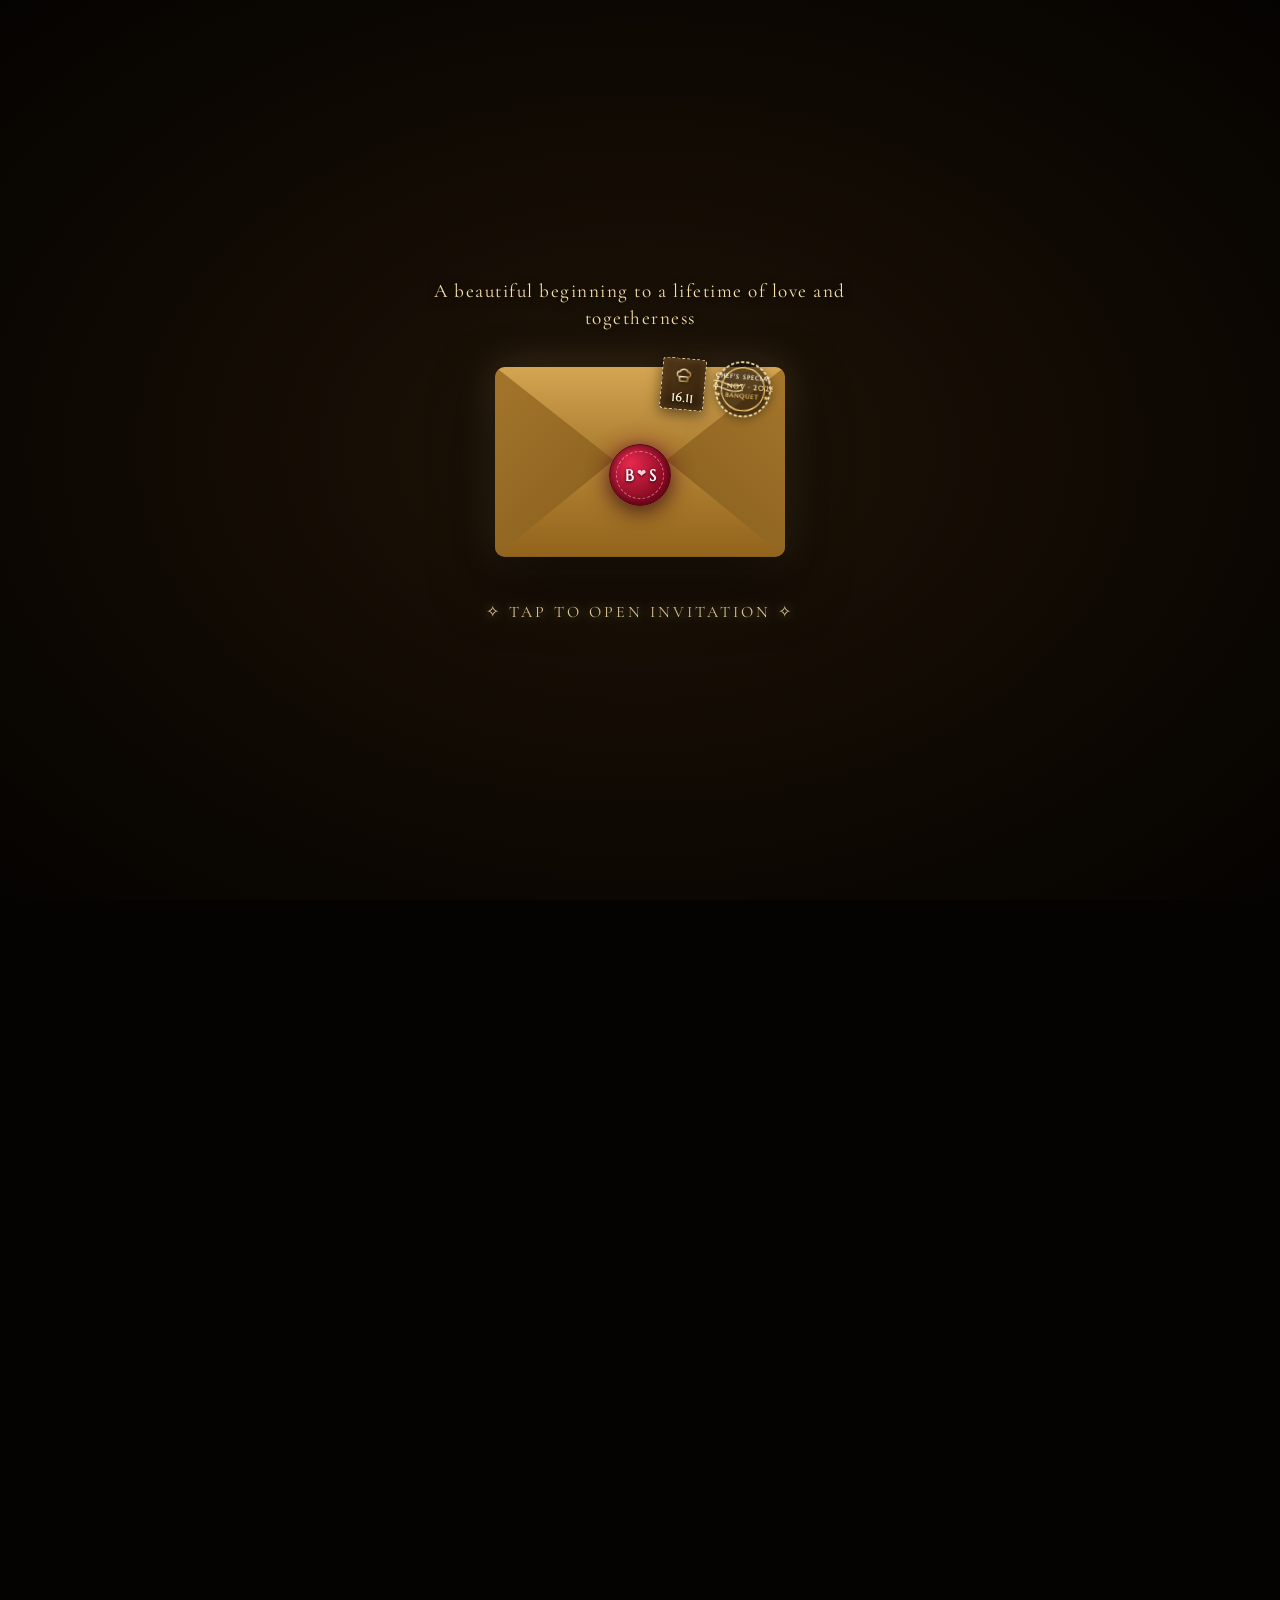
==== commit 05436c83: "Updated the Wedding Details" ====
--- a/index.html
+++ b/index.html
@@ -37,7 +37,7 @@
         <!-- Postal Stamp & Postmark badge -->
         <div class="post-stamp" id="postStamp">
           <div class="post-stamp-inner">
-            <svg class="stamp-ring-svg" viewBox="0 0 32 32" width="22" height="22" fill="none">
+            <svg class="stamp-ring-svg" viewBox="0 0 32 32" width="24" height="24" fill="none" stroke="url(#stampGoldGrad)" stroke-width="1.8" stroke-linecap="round" stroke-linejoin="round">
               <defs>
                 <linearGradient id="stampGoldGrad" x1="0" y1="0" x2="1" y2="1">
                   <stop offset="0%" stop-color="#fff8e7" />
@@ -45,11 +45,10 @@
                   <stop offset="100%" stop-color="#a07429" />
                 </linearGradient>
               </defs>
-              <circle cx="12" cy="18" r="7" stroke="url(#stampGoldGrad)" stroke-width="2" fill="none" />
-              <circle cx="20" cy="14" r="7" stroke="url(#stampGoldGrad)" stroke-width="2" fill="none" />
-              <polygon points="20,4 22,7 25,7 23,9 24,12 20,10 16,12 17,9 15,7 18,7" fill="url(#stampGoldGrad)" />
+              <path d="M11 23 H21 L22 17 H10 Z" />
+              <path d="M10 17 C6 17 6 10 11 10 C12 6 20 6 21 10 C26 10 26 17 22 17" />
             </svg>
-            <span class="stamp-val">13.11</span>
+            <span class="stamp-val">16.11</span>
           </div>
           <div class="post-mark">
             <svg width="60" height="60" viewBox="0 0 64 64" class="postmark-svg">
@@ -59,12 +58,12 @@
               <!-- Inner ring -->
               <circle cx="32" cy="32" r="23" stroke="#ffd175" stroke-width="1.2" fill="none" />
               <!-- High-contrast bold typography -->
-              <text x="32" y="21" text-anchor="middle" font-family="'Marcellus', serif" font-size="7.5"
-                font-weight="700" fill="#ffffff" letter-spacing="1.5">ROYAL POST</text>
+              <text x="32" y="21" text-anchor="middle" font-family="'Marcellus', serif" font-size="6.5"
+                font-weight="700" fill="#ffffff" letter-spacing="1">CHEF'S SPECIAL</text>
               <text x="32" y="32" text-anchor="middle" font-family="'Marcellus', serif" font-size="7" font-weight="700"
-                fill="#ffe5ab" letter-spacing="1">13 · NOV · 2026</text>
+                fill="#ffe5ab" letter-spacing="1">16 · NOV · 2026</text>
               <text x="32" y="42" text-anchor="middle" font-family="'Marcellus', serif" font-size="6" font-weight="700"
-                fill="#ffd175" letter-spacing="1.2">★ WEDDING ★</text>
+                fill="#ffd175" letter-spacing="1.2">★ BANQUET ★</text>
               <!-- Cancellation postal waves -->
               <path d="M-8 27 Q2 23 12 27 T32 27" stroke="#ffe5ab" stroke-width="1.4" fill="none" opacity="0.85" />
               <path d="M-8 33 Q2 29 12 33 T32 33" stroke="#ffe5ab" stroke-width="1.4" fill="none" opacity="0.85" />
@@ -88,7 +87,7 @@
             <div class="letter-crest">✦ ⚭ ✦</div>
             <div class="letter-title">Wedding Invitation</div>
             <div class="letter-couple">Boobalan &amp; Saranya</div>
-            <div class="letter-date">Friday, 13 November 2026</div>
+            <div class="letter-date">Monday, 16 November 2026</div>
             <div class="letter-tag">Subha Muhurtham</div>
           </div>
 
@@ -160,21 +159,28 @@
       <p class="reveal" style="margin-top:10px; font-size:1.2rem;">We joyfully invite you to celebrate the wedding of
       </p>
 
-      <div class="couple-names reveal gold-text"><span class="name-text">P. <span class="groom-first-letter-wrap"><svg
-              class="groom-chef-hat" viewBox="0 0 30 26" aria-label="South Indian Chef">
-              <defs>
-                <linearGradient id="chefHatGold" x1="0" y1="0" x2="1" y2="1">
-                  <stop offset="0%" stop-color="#fffce8" />
-                  <stop offset="50%" stop-color="#ffd175" />
-                  <stop offset="100%" stop-color="#c8963e" />
-                </linearGradient>
-              </defs>
-              <path fill="url(#chefHatGold)"
-                d="M22 8.5C21.1 8.5 20.3 8.9 19.8 9.6C18.9 7.4 16.8 5.8 14.3 5.8C11.6 5.8 9.3 7.5 8.6 9.9C7.8 9.5 6.9 9.2 6 9.2C3.5 9.2 1.5 11.2 1.5 13.7C1.5 15.9 3 17.7 5 18.2V22C5 23.1 5.9 24 7 24H21.6C22.7 24 23.6 23.1 23.6 22V18.2C25.7 17.7 27.1 15.9 27.1 13.7C27.1 10.8 24.8 8.5 22 8.5ZM21.6 22H7V19.2H21.6V22Z" />
-              <path d="M10 13V17.5" stroke="#684614" stroke-width="0.8" opacity="0.75" />
-              <path d="M14.3 12V17.5" stroke="#684614" stroke-width="0.8" opacity="0.75" />
-              <path d="M18.6 13V17.5" stroke="#684614" stroke-width="0.8" opacity="0.75" />
-            </svg>B</span>oobalan DTHM., DSCM.,</span></div>
+      <div class="couple-names reveal gold-text">
+        <div class="name-text" style="display:flex; flex-direction:column; align-items:center;">
+          <div>P. <span class="groom-first-letter-wrap" style="position:relative; display:inline-block;"><svg
+                class="groom-chef-hat" viewBox="0 0 30 26" aria-label="South Indian Chef" style="position:absolute; top:-12px; left:50%; transform:translateX(-30%) rotate(-6deg); width:30px;">
+                <defs>
+                  <linearGradient id="chefHatGold" x1="0" y1="0" x2="1" y2="1">
+                    <stop offset="0%" stop-color="#fffce8" />
+                    <stop offset="50%" stop-color="#ffd175" />
+                    <stop offset="100%" stop-color="#c8963e" />
+                  </linearGradient>
+                </defs>
+                <path fill="url(#chefHatGold)"
+                  d="M22 8.5C21.1 8.5 20.3 8.9 19.8 9.6C18.9 7.4 16.8 5.8 14.3 5.8C11.6 5.8 9.3 7.5 8.6 9.9C7.8 9.5 6.9 9.2 6 9.2C3.5 9.2 1.5 11.2 1.5 13.7C1.5 15.9 3 17.7 5 18.2V22C5 23.1 5.9 24 7 24H21.6C22.7 24 23.6 23.1 23.6 22V18.2C25.7 17.7 27.1 15.9 27.1 13.7C27.1 10.8 24.8 8.5 22 8.5ZM21.6 22H7V19.2H21.6V22Z" />
+                <path d="M10 13V17.5" stroke="#684614" stroke-width="0.8" opacity="0.75" />
+                <path d="M14.3 12V17.5" stroke="#684614" stroke-width="0.8" opacity="0.75" />
+                <path d="M18.6 13V17.5" stroke="#684614" stroke-width="0.8" opacity="0.75" />
+              </svg>B</span>oobalan</div>
+          <div style="font-size: 0.35em; font-family: 'Inter', sans-serif; letter-spacing: 2px; border-top: 1px solid rgba(212, 175, 106, 0.4); border-bottom: 1px solid rgba(212, 175, 106, 0.4); padding: 5px 15px; margin-top: 12px; color: var(--gold-light); text-transform: uppercase;">
+            DTHM., DSCM.,
+          </div>
+        </div>
+      </div>
 
       <div class="couple-profession reveal">South India Chef 👨‍🍳</div>
 
@@ -184,7 +190,14 @@
         <div class="weds-line"></div>
       </div>
 
-      <div class="couple-names reveal gold-text"><span class="name-text">S. Saranya B.Com (CA) .,</span></div>
+      <div class="couple-names reveal gold-text">
+        <div class="name-text" style="display:flex; flex-direction:column; align-items:center;">
+          <div>S. Saranya</div>
+          <div style="font-size: 0.35em; font-family: 'Inter', sans-serif; letter-spacing: 2px; border-top: 1px solid rgba(212, 175, 106, 0.4); border-bottom: 1px solid rgba(212, 175, 106, 0.4); padding: 5px 15px; margin-top: 12px; color: var(--gold-light); text-transform: uppercase;">
+            B.Com (CA).,
+          </div>
+        </div>
+      </div>
 
       <div class="ornament">
         <div class="line"></div>
@@ -229,7 +242,7 @@
               <line x1="33" y1="5" x2="33" y2="10" stroke="url(#goldIconDate)" stroke-width="2.5"
                 stroke-linecap="round" />
               <text x="24" y="34" text-anchor="middle" font-family="'Marcellus', serif" font-size="12" font-weight="700"
-                fill="url(#goldIconDate)">13</text>
+                fill="url(#goldIconDate)">16</text>
               <circle cx="24" cy="30" r="9" stroke="url(#goldIconDate)" stroke-width="1" stroke-dasharray="2 2"
                 fill="none" />
             </svg>
@@ -239,7 +252,7 @@
           <div class="card-ornament"><span></span>✦<span></span></div>
           <div class="event-val">Monday, 16 Nov 2026</div>
           <p class="event-sub">Parabhava Varudam · Iyppasi</p>
-          <a href="https://calendar.google.com/calendar/render?action=TEMPLATE&amp;text=Boobalan+%26+Saranya+Wedding&amp;dates=20261113T003000Z/20261113T083000Z&amp;details=Wedding+Ceremony+%26+Reception+of+Boobalan+%26+Saranya&amp;location=Sri+Velavar+Thirumana+Mandabam,+Udumalai+Road,+Dharapuram"
+          <a href="https://calendar.google.com/calendar/render?action=TEMPLATE&amp;text=Boobalan+%26+Saranya+Wedding&amp;dates=20261116T003000Z/20261116T083000Z&amp;details=Wedding+Ceremony+%26+Reception+of+Boobalan+%26+Saranya&amp;location=Sri+Velavar+Thirumana+Mandabam,+Udumalai+Road,+Dharapuram"
             target="_blank" rel="noopener noreferrer" class="card-action-btn" title="Add to Google Calendar">
             <svg width="13" height="13" viewBox="0 0 24 24" fill="none" stroke="currentColor" stroke-width="2"
               stroke-linecap="round" stroke-linejoin="round">
@@ -389,11 +402,42 @@
       <h2 class="gold-text">Kalyana Virundhu 🍃</h2>
       <div class="ornament">
         <div class="line"></div>
-        <div class="diamond"></div>
+        <svg width="34" height="34" viewBox="0 0 24 24" fill="none" stroke="var(--gold-light)" stroke-width="1.2" stroke-linecap="round" stroke-linejoin="round" style="margin: 0 15px; overflow:visible;">
+          <!-- Serving Cloche Base -->
+          <path d="M3 17h18" />
+          <!-- Cloche Dome -->
+          <path d="M5 17a7 7 0 0 1 14 0" />
+          <!-- Top Handle -->
+          <circle cx="12" cy="8.5" r="1.5" fill="var(--gold-light)" stroke="none" />
+          
+          <!-- Animated Steam -->
+          <path class="steam-anim steam-1" d="M9 4 Q10 2 9 0" opacity="0" />
+          <path class="steam-anim steam-2" d="M12 3 Q13 0 11 -3" opacity="0" />
+          <path class="steam-anim steam-3" d="M15 4 Q14 2 15 0" opacity="0" />
+        </svg>
         <div class="line right"></div>
       </div>
+      
+      <style>
+        @keyframes steamRise {
+          0% { transform: translateY(0px); opacity: 0; }
+          20% { opacity: 0.8; }
+          80% { opacity: 0.8; }
+          100% { transform: translateY(-10px); opacity: 0; }
+        }
+        .steam-anim { animation: steamRise 3s infinite ease-in-out; }
+        .steam-1 { animation-delay: 0s; }
+        .steam-2 { animation-delay: 1s; }
+        .steam-3 { animation-delay: 2s; }
+      </style>
+      
       <div class="glass virundhu-card reveal">
-        <div class="virundhu-badge">👨‍🍳 Curated by South Indian Chef P. Boobalan</div>
+        <div class="virundhu-badge">
+          <svg width="18" height="18" viewBox="0 0 30 26" style="margin-right:6px; vertical-align:middle; fill:url(#chefHatGold);">
+            <path d="M22 8.5C21.1 8.5 20.3 8.9 19.8 9.6C18.9 7.4 16.8 5.8 14.3 5.8C11.6 5.8 9.3 7.5 8.6 9.9C7.8 9.5 6.9 9.2 6 9.2C3.5 9.2 1.5 11.2 1.5 13.7C1.5 15.9 3 17.7 5 18.2V22C5 23.1 5.9 24 7 24H21.6C22.7 24 23.6 23.1 23.6 22V18.2C25.7 17.7 27.1 15.9 27.1 13.7C27.1 10.8 24.8 8.5 22 8.5ZM21.6 22H7V19.2H21.6V22Z" />
+          </svg>
+          Curated by South Indian Chef P. Boobalan
+        </div>
         <h3 class="virundhu-title gold-text">Traditional Royal South Indian Wedding Feast</h3>
         <p class="virundhu-desc">
           Celebrate with us as we serve an authentic, lavish South Indian Banana Leaf Banquet (வாழை இலை விருந்து) —
@@ -418,11 +462,11 @@
       </div>
       <div class="map-frame">
         <iframe
-          src="https://maps.google.com/maps?q=Sri%20Velavar%20Thirumana%20Mandabam%20Udumalai%20Road%20Dharapuram&t=&z=14&ie=UTF8&iwloc=&output=embed"
+          src="https://maps.google.com/maps?q=G.M%20Mahal%20Thuraiyur%20Road%20Thiruvellarai&t=&z=14&ie=UTF8&iwloc=&output=embed"
           width="100%" height="100%" style="border:0;" loading="lazy"></iframe>
       </div>
       <a class="btn"
-        href="https://www.google.com/maps/search/?api=1&query=Sri+Velavar+Thirumana+Mandabam+Udumalai+Road+Dharapuram"
+        href="https://www.google.com/maps/search/?api=1&query=G.M+Mahal+Thuraiyur+Road+Thiruvellarai"
         target="_blank">📍 View Location</a>
     </section>
 
@@ -511,47 +555,99 @@
         <div class="tree-side groom-tree">
           <div class="tree-heading-badge">🌼 Groom's Family</div>
 
-          <!-- Parents Card -->
-          <div class="tree-card parent-card">
-            <div class="tree-role-tag">Parents</div>
-            <div class="tree-person-name">Mr. Palanisamy &amp; Mrs. Pangajam</div>
-          </div>
-
-          <!-- Descending Line Stem -->
-          <div class="tree-stem">
-            <div class="stem-line"></div>
-            <div class="stem-dot"></div>
-          </div>
-
-          <!-- Horizontal Branch Split -->
-          <div class="tree-branch-split">
-            <div class="branch-bar"></div>
-          </div>
-
-          <!-- Dual Children Branches -->
-          <div class="tree-children-container dual-children">
-            <!-- Brother Card -->
-            <div class="child-branch">
-              <div class="sub-stem-line"></div>
-              <div class="tree-card child-card">
-                <div class="tree-role-tag">Brother</div>
-                <div class="tree-person-name">Srikanth alias Yogesh <span class="tree-degree">B.E.</span></div>
-                <div class="tree-profession">Automation Test Engineer</div>
+          <!-- Parents Group -->
+          <div style="display:flex; flex-direction:column; align-items:center; width:100%;">
+            
+            <!-- Parents Row -->
+            <div style="display:flex; justify-content:center; align-items:stretch; width:100%;">
+              
+              <!-- Father Card -->
+              <div class="tree-card parent-card" style="flex:1; margin:0; padding:12px 8px; max-width:170px; z-index:2;">
+                <div class="tree-role-tag" style="font-size:0.6rem; margin-bottom:4px;">Father</div>
+                <div class="tree-person-name" style="font-size:0.95rem; line-height:1.2;">Mr. Palanisamy</div>
+                <div class="tree-profession" style="font-size:0.75rem; line-height:1.2; margin-top:6px; color:var(--gold-light); text-transform:none;">
+                  Deputy Manager, BGR Energy Systems
+                </div>
+              </div>
+
+              <!-- Connecting ring -->
+              <div style="display:flex; align-items:center; justify-content:center; margin: 0 -8px; z-index:1;">
+                <div style="width:12px; height:1.5px; background:var(--gold-light); opacity:0.5;"></div>
+                <div style="font-size:0.9rem; background:radial-gradient(ellipse at top, rgba(42, 28, 14, 0.92), rgba(16, 10, 4, 0.96)); padding:4px; border-radius:50%; border:1px solid var(--gold-light);">⚭</div>
+                <div style="width:12px; height:1.5px; background:var(--gold-light); opacity:0.5;"></div>
+              </div>
+              
+              <!-- Mother Card -->
+              <div class="tree-card parent-card" style="flex:1; margin:0; padding:12px 8px; max-width:170px; z-index:2;">
+                <div class="tree-role-tag" style="font-size:0.6rem; margin-bottom:4px;">Mother</div>
+                <div class="tree-person-name" style="font-size:0.95rem; line-height:1.2;">Mrs. Pangajam</div>
+                <!-- Invisible Spacer -->
+                <div class="tree-profession" style="font-size:0.75rem; line-height:1.2; margin-top:6px; visibility:hidden;">
+                  Deputy Manager, BGR Energy Systems
+                </div>
               </div>
             </div>
 
-            <!-- Sister Card -->
-            <div class="child-branch">
-              <div class="sub-stem-line"></div>
-              <div class="tree-card child-card">
-                <div class="tree-role-tag">Sister &amp; Brother-in-Law</div>
-                <div class="tree-person-name">Sister &amp; Mr. Selvaraj</div>
-                <div class="tree-profession"
-                  style="text-transform:none; letter-spacing:1px; margin-top:5px; color:var(--gold-light);">
-                  <span style="opacity:0.8;">Children:</span> Ajay Kumaran, Kiruba Shankar
+            <!-- Descending Line Stem -->
+            <div class="tree-stem" style="margin-top:0;">
+              <div class="stem-line" style="height:25px;"></div>
+              <div class="stem-dot"></div>
+            </div>
+          </div>
+
+          <!-- Sister & Family Group -->
+          <div class="tree-children-container" style="display:flex; flex-direction:column; align-items:center; width:100%; margin-top:5px; overflow:visible;">
+            
+            <!-- Sister & BIL Row -->
+            <div style="display:flex; justify-content:center; align-items:stretch; width:100%;">
+              
+              <!-- Sister Card -->
+              <div class="tree-card child-card" style="flex:1; margin:0; padding:12px 8px; max-width:170px; z-index:2;">
+                <div class="tree-role-tag" style="font-size:0.65rem;">Sister</div>
+                <div class="tree-person-name" style="font-size:1rem;">Mrs. Rubini <br><span class="tree-degree" style="margin-left:0; margin-top:2px;">B.E.,</span></div>
+                <!-- Invisible spacer -->
+                <div class="tree-profession" style="font-size:0.75rem; margin-top:6px; visibility:hidden;">Hitachi, Bangalore</div>
+              </div>
+
+              <!-- Connecting ring -->
+              <div style="display:flex; align-items:center; justify-content:center; margin: 0 -8px; z-index:1;">
+                <div style="width:12px; height:1.5px; background:var(--gold-light); opacity:0.5;"></div>
+                <div style="z-index:1; font-size:0.9rem; background:radial-gradient(ellipse at top, rgba(42, 28, 14, 0.92), rgba(16, 10, 4, 0.96)); padding:4px; border-radius:50%; border:1px solid var(--gold-light);">💍</div>
+                <div style="width:12px; height:1.5px; background:var(--gold-light); opacity:0.5;"></div>
+              </div>
+              
+              <!-- BIL Card -->
+              <div class="tree-card child-card" style="flex:1; margin:0; padding:12px 8px; max-width:170px; z-index:2;">
+                <div class="tree-role-tag" style="font-size:0.65rem;">Brother-in-Law</div>
+                <div class="tree-person-name" style="font-size:1rem; line-height:1.25;">Mr. Selvaraj <br><span class="tree-degree" style="margin-left:0; margin-top:4px;">M.Sc., MCA</span></div>
+                <div class="tree-profession" style="font-size:0.75rem; margin-top:6px;">Hitachi, Bangalore</div>
+              </div>
+            </div>
+
+            <!-- Stem from Sister to Kids -->
+            <div style="height:22px; width:1.5px; background:var(--gold-light); margin:0 auto; margin-top:10px; opacity:0.5;"></div>
+            
+            <!-- Kids Split -->
+            <div style="width:60%; height:1.5px; background:var(--gold-light); margin:0 auto; opacity:0.5;"></div>
+
+            <!-- Kids Cards -->
+            <div style="display:flex; justify-content:center; gap:16px; width:100%;">
+              <div style="flex:1; display:flex; flex-direction:column; align-items:center; max-width:130px;">
+                <div style="width:1.5px; height:15px; background:var(--gold-light); opacity:0.5;"></div>
+                <div class="tree-card child-card" style="padding:10px 8px; margin:0; width:100%;">
+                  <div class="tree-role-tag" style="font-size:0.6rem; margin-bottom:4px;">Son</div>
+                  <div class="tree-person-name" style="font-size:0.9rem;">Ajay Kumaran</div>
                 </div>
               </div>
+              <div style="flex:1; display:flex; flex-direction:column; align-items:center; max-width:130px;">
+                <div style="width:1.5px; height:15px; background:var(--gold-light); opacity:0.5;"></div>
+                <div class="tree-card child-card" style="padding:10px 8px; margin:0; width:100%;">
+                  <div class="tree-role-tag" style="font-size:0.6rem; margin-bottom:4px;">Son</div>
+                  <div class="tree-person-name" style="font-size:0.9rem;">Kiruba Shankar</div>
+                </div>
+              </div>
             </div>
+
           </div>
         </div>
 
@@ -559,26 +655,69 @@
         <div class="tree-side bride-tree">
           <div class="tree-heading-badge">🌸 Bride's Family</div>
 
-          <!-- Parents Card -->
-          <div class="tree-card parent-card">
-            <div class="tree-role-tag">Parents</div>
-            <div class="tree-person-name">Mr. Singaravelan DME., &amp; Mrs. Jothi</div>
-          </div>
-
-          <!-- Descending Line Stem -->
-          <div class="tree-stem">
-            <div class="stem-line"></div>
-            <div class="stem-dot"></div>
-          </div>
-
-          <!-- Brother & Sister-in-Law Card -->
-          <div class="tree-children-container">
-            <div class="tree-card child-card">
-              <div class="tree-role-tag">Elder Brother &amp; Sister-in-Law</div>
-              <div class="tree-person-name" style="line-height:1.5; padding: 5px 0;">S. Gowrisankar <span
-                  class="tree-degree" style="font-size:0.8em; font-weight:normal;">B.Sc., (Hotel Management &amp;
-                  Catering Service)</span><br>&amp; Swathi <span class="tree-degree"
-                  style="font-size:0.8em; font-weight:normal;">MCA</span></div>
+          <!-- Parents Group -->
+          <div style="display:flex; flex-direction:column; align-items:center; width:100%;">
+            
+            <!-- Parents Row -->
+            <div style="display:flex; justify-content:center; align-items:stretch; width:100%;">
+              
+              <!-- Father Card -->
+              <div class="tree-card parent-card" style="flex:1; margin:0; padding:12px 8px; max-width:170px; z-index:2;">
+                <div class="tree-role-tag" style="font-size:0.6rem; margin-bottom:4px;">Father</div>
+                <div class="tree-person-name" style="font-size:0.95rem; line-height:1.2;">Mr. Singaravelan <br><span class="tree-degree" style="margin-left:0; margin-top:4px;">DME.,</span></div>
+              </div>
+
+              <!-- Connecting ring -->
+              <div style="display:flex; align-items:center; justify-content:center; margin: 0 -8px; z-index:1;">
+                <div style="width:12px; height:1.5px; background:var(--gold-light); opacity:0.5;"></div>
+                <div style="font-size:0.9rem; background:radial-gradient(ellipse at top, rgba(42, 28, 14, 0.92), rgba(16, 10, 4, 0.96)); padding:4px; border-radius:50%; border:1px solid var(--gold-light);">⚭</div>
+                <div style="width:12px; height:1.5px; background:var(--gold-light); opacity:0.5;"></div>
+              </div>
+              
+              <!-- Mother Card -->
+              <div class="tree-card parent-card" style="flex:1; margin:0; padding:12px 8px; max-width:170px; z-index:2;">
+                <div class="tree-role-tag" style="font-size:0.6rem; margin-bottom:4px;">Mother</div>
+                <div class="tree-person-name" style="font-size:0.95rem; line-height:1.2;">Mrs. Jothi <br><span class="tree-degree" style="margin-left:0; margin-top:4px; visibility:hidden;">DME.,</span></div>
+              </div>
+            </div>
+
+            <!-- Descending Line Stem -->
+            <div class="tree-stem" style="margin-top:0;">
+              <div class="stem-line" style="height:25px;"></div>
+              <div class="stem-dot"></div>
+            </div>
+          </div>
+
+          <!-- Brother & Sister Cards -->
+          <div class="tree-children-container" style="display:flex; flex-direction:column; align-items:center; width:100%;">
+            
+            <!-- Split Line -->
+            <div style="width:65%; height:1.5px; background:var(--gold-light); margin:0 auto; opacity:0.5;"></div>
+
+            <!-- Cards -->
+            <div style="display:flex; justify-content:center; gap:16px; width:100%;">
+              
+              <!-- Elder Brother -->
+              <div style="flex:1; display:flex; flex-direction:column; align-items:center; max-width:160px;">
+                <div style="width:1.5px; height:15px; background:var(--gold-light); opacity:0.5;"></div>
+                <div class="tree-card child-card" style="padding:12px 8px; margin:0; width:100%; height:100%;">
+                  <div class="tree-role-tag" style="font-size:0.6rem; margin-bottom:4px;">Elder Brother</div>
+                  <div class="tree-person-name" style="font-size:0.95rem; line-height:1.2;">S. Gowrisankar <br><span class="tree-degree" style="margin-left:0; margin-top:2px;">B.Sc.,</span></div>
+                  <div class="tree-profession" style="font-size:0.75rem; line-height:1.2; margin-top:6px; color:var(--gold-light); text-transform:none;">
+                    (Hotel Management &amp; Catering Service)
+                  </div>
+                </div>
+              </div>
+              
+              <!-- Younger Sister -->
+              <div style="flex:1; display:flex; flex-direction:column; align-items:center; max-width:160px;">
+                <div style="width:1.5px; height:15px; background:var(--gold-light); opacity:0.5;"></div>
+                <div class="tree-card child-card" style="padding:12px 8px; margin:0; width:100%; height:100%;">
+                  <div class="tree-role-tag" style="font-size:0.6rem; margin-bottom:4px;">Younger Sister</div>
+                  <div class="tree-person-name" style="font-size:0.95rem; line-height:1.2;">S. Swathi <br><span class="tree-degree" style="margin-left:0; margin-top:2px;"><span style="text-decoration: overline;">MCA</span>.,</span></div>
+                </div>
+              </div>
+              
             </div>
           </div>
         </div>
@@ -590,10 +729,10 @@
       <h2 class="gold-text">Share the Joy</h2>
       <div class="pill-row">
         <a class="pill"
-          href="https://wa.me/917868999367?text=You're%20invited%20to%20Boobalan%20%26%20Saranya's%20wedding!"
+          href="https://wa.me/916380503795?text=You're%20invited%20to%20Boobalan%20%26%20Saranya's%20wedding!"
           target="_blank">💬 WhatsApp Bride</a>
         <a class="pill"
-          href="https://wa.me/919952768800?text=You're%20invited%20to%20Boobalan%20%26%20Saranya's%20wedding!"
+          href="https://wa.me/918760337293?text=You're%20invited%20to%20Boobalan%20%26%20Saranya's%20wedding!"
           target="_blank">💬 WhatsApp Groom</a>
       </div>
     </section>
@@ -602,8 +741,8 @@
     <section>
       <h2 class="gold-text">Contact</h2>
       <div class="pill-row">
-        <a class="pill" href="tel:+917868999367">📞 Call Bride (Saranya)</a>
-        <a class="pill" href="tel:+919952768800">📞 Call Groom (Boobalan)</a>
+        <a class="pill" href="tel:+916380503795">📞 Call Bride (Saranya)</a>
+        <a class="pill" href="tel:+918760337293">📞 Call Groom (Boobalan)</a>
       </div>
     </section>
 
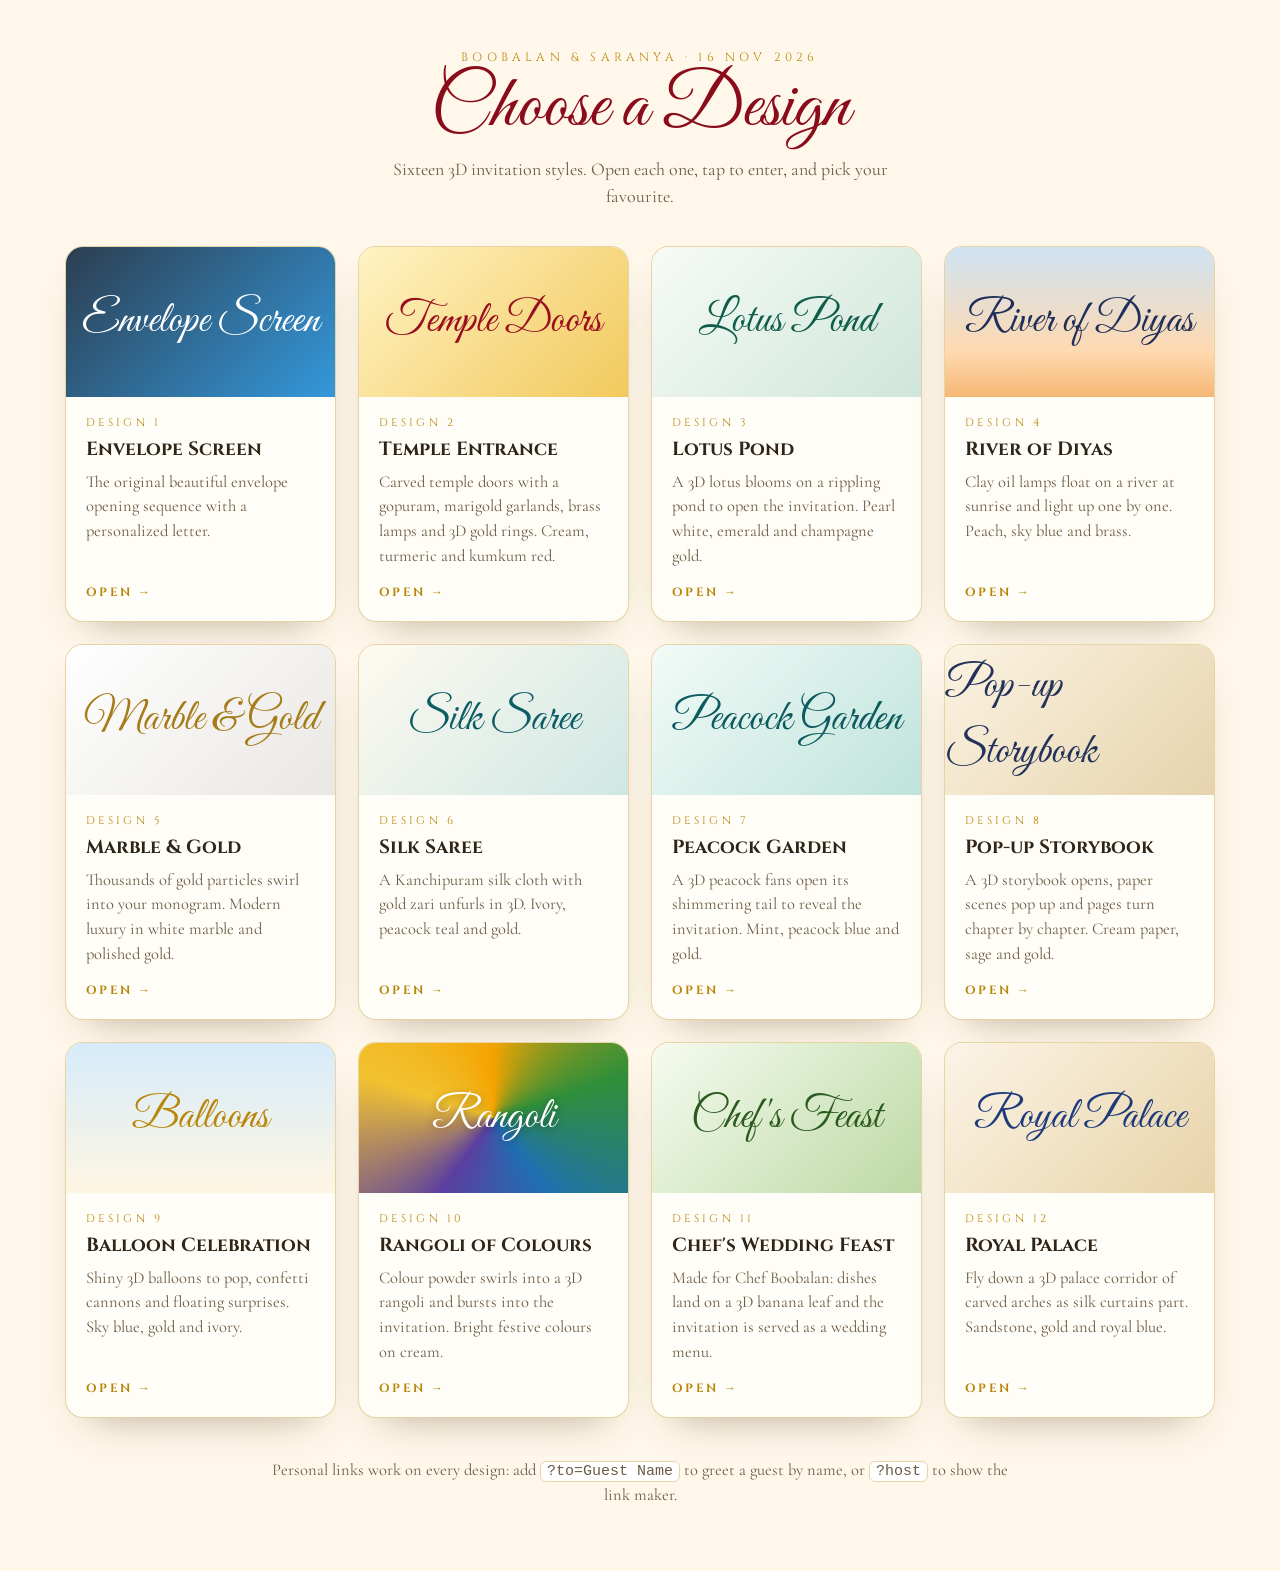
==== commit fca4dcb6: "Refactor invitation designs, update styling and navigation" ====
--- a/index.html
+++ b/index.html
@@ -1,869 +1,102 @@
-<!DOCTYPE html>
+<!doctype html>
 <html lang="en">
-
 <head>
-  <meta charset="UTF-8">
-  <meta name="viewport" content="width=device-width, initial-scale=1, maximum-scale=1">
-  <title>Boobalan &amp; Saranya — Wedding Invitation</title>
-  <meta name="description" content="You're invited to the wedding of Boobalan &amp; Saranya">
-  <link rel="preconnect" href="https://fonts.googleapis.com">
-  <link
-    href="https://fonts.googleapis.com/css2?family=Cormorant+Garamond:wght@400;600;700&family=Great+Vibes&family=Marcellus&display=swap"
-    rel="stylesheet">
-  <link rel="stylesheet" href="assets/css/style.css?v=34">
+<meta charset="utf-8">
+<meta name="viewport" content="width=device-width, initial-scale=1">
+<title>Invitation Designs</title>
+<meta name="robots" content="noindex">
+<link rel="preconnect" href="https://fonts.googleapis.com">
+<link rel="preconnect" href="https://fonts.gstatic.com" crossorigin>
+<link href="https://fonts.googleapis.com/css2?family=Cinzel:wght@600;700&family=Cormorant+Garamond:ital,wght@0,500;0,600;1,500&family=Great+Vibes&display=swap" rel="stylesheet">
+<style>
+:root{--bg:#fff8ea;--paper:#fffdf7;--ink:#2e2418;--muted:#6b5a45;--gold:#b8860b;--line:rgba(184,134,11,.35)}
+*{box-sizing:border-box;margin:0;padding:0}
+body{background:var(--bg);color:var(--ink);font-family:'Cormorant Garamond',Georgia,serif;font-size:18px;line-height:1.5;padding:48px 16px 64px}
+header{text-align:center;margin-bottom:36px}
+header .k{font-family:Cinzel,serif;font-size:12px;letter-spacing:.35em;color:var(--gold)}
+h1{font-family:'Great Vibes',cursive;font-weight:400;font-size:clamp(48px,10vw,76px);line-height:1.1;color:#8a0c1a}
+header p{color:var(--muted);max-width:560px;margin:6px auto 0}
+.grid{display:grid;grid-template-columns:repeat(auto-fit,minmax(260px,1fr));gap:22px;max-width:1150px;margin:0 auto}
+.card{position:relative;display:flex;flex-direction:column;background:var(--paper);border:1px solid var(--line);border-radius:18px;overflow:hidden;text-decoration:none;color:inherit;
+  box-shadow:0 20px 40px -24px rgba(80,50,10,.45);transition:transform .35s cubic-bezier(.2,.8,.2,1),box-shadow .35s}
+.card:hover{transform:translateY(-6px) rotateX(3deg);box-shadow:0 30px 50px -24px rgba(80,50,10,.55)}
+.sw{height:150px;display:grid;place-items:center;font-family:'Great Vibes',cursive;font-size:44px}
+.body{padding:18px 20px 20px;flex:1;display:flex;flex-direction:column}
+.num{font-family:Cinzel,serif;font-size:11px;letter-spacing:.3em;color:var(--gold)}
+.card h2{font-family:Cinzel,serif;font-size:19px;margin:4px 0 6px}
+.card p{color:var(--muted);font-size:16.5px;flex:1}
+.go{margin-top:14px;font-family:Cinzel,serif;font-size:12px;letter-spacing:.2em;font-weight:700;color:var(--gold)}
+.tip{max-width:760px;margin:40px auto 0;text-align:center;color:var(--muted);font-size:16.5px}
+.tip code{background:#fff;border:1px solid var(--line);border-radius:6px;padding:1px 6px;font-size:15px}
+</style>
 </head>
-
 <body>
-
-  <canvas id="starsCanvas"></canvas>
-  <canvas id="particlesCanvas"></canvas>
-  <div class="moon" id="moon"></div>
-  <div class="vignette"></div>
-  <div class="grain"></div>
-
-  <audio id="bgMusic" loop preload="auto" autoplay>
-    <!-- Put your personal music file in assets/audio/ and name it wedding-music.mp3 -->
-    <source src="assets/audio/wedding-music.mp3" type="audio/mpeg">
-  </audio>
-
-  <!-- ENVELOPE SCREEN -->
-  <div id="envelopeScreen">
-    <div class="envelope-wrap" id="envelopeTap">
-      <div class="envelope-header-text">
-        <span class="envelope-subtext">A beautiful beginning to a lifetime of love and togetherness</span>
-      </div>
-
-      <div class="envelope-container" id="envelopeContainer">
-        <!-- Postal Stamp & Postmark badge -->
-        <div class="post-stamp" id="postStamp">
-          <div class="post-stamp-inner">
-            <svg class="stamp-ring-svg" viewBox="0 0 32 32" width="24" height="24" fill="none" stroke="url(#stampGoldGrad)" stroke-width="1.8" stroke-linecap="round" stroke-linejoin="round">
-              <defs>
-                <linearGradient id="stampGoldGrad" x1="0" y1="0" x2="1" y2="1">
-                  <stop offset="0%" stop-color="#fff8e7" />
-                  <stop offset="50%" stop-color="#d4af6a" />
-                  <stop offset="100%" stop-color="#a07429" />
-                </linearGradient>
-              </defs>
-              <path d="M11 23 H21 L22 17 H10 Z" />
-              <path d="M10 17 C6 17 6 10 11 10 C12 6 20 6 21 10 C26 10 26 17 22 17" />
-            </svg>
-            <span class="stamp-val">16.11</span>
-          </div>
-          <div class="post-mark">
-            <svg width="60" height="60" viewBox="0 0 64 64" class="postmark-svg">
-              <!-- Outer decorative dashed cancellation circle -->
-              <circle cx="32" cy="32" r="29" stroke="#ffe5ab" stroke-width="1.8" fill="rgba(25, 14, 5, 0.45)"
-                stroke-dasharray="3.5 2" />
-              <!-- Inner ring -->
-              <circle cx="32" cy="32" r="23" stroke="#ffd175" stroke-width="1.2" fill="none" />
-              <!-- High-contrast bold typography -->
-              <text x="32" y="21" text-anchor="middle" font-family="'Marcellus', serif" font-size="6.5"
-                font-weight="700" fill="#ffffff" letter-spacing="1">CHEF'S SPECIAL</text>
-              <text x="32" y="32" text-anchor="middle" font-family="'Marcellus', serif" font-size="7" font-weight="700"
-                fill="#ffe5ab" letter-spacing="1">16 · NOV · 2026</text>
-              <text x="32" y="42" text-anchor="middle" font-family="'Marcellus', serif" font-size="6" font-weight="700"
-                fill="#ffd175" letter-spacing="1.2">★ BANQUET ★</text>
-              <!-- Cancellation postal waves -->
-              <path d="M-8 27 Q2 23 12 27 T32 27" stroke="#ffe5ab" stroke-width="1.4" fill="none" opacity="0.85" />
-              <path d="M-8 33 Q2 29 12 33 T32 33" stroke="#ffe5ab" stroke-width="1.4" fill="none" opacity="0.85" />
-            </svg>
-          </div>
-        </div>
-
-        <div class="envelope-body" id="envelopeBody">
-          <!-- Back Interior with rich damask gold glow -->
-          <div class="envelope-back">
-            <div class="envelope-lining"></div>
-          </div>
-
-          <!-- The Invitation Card Letter that slides out! -->
-          <div class="invitation-letter" id="invitationLetter">
-            <div class="letter-shimmer"></div>
-            <div class="letter-corner lt"></div>
-            <div class="letter-corner rt"></div>
-            <div class="letter-corner lb"></div>
-            <div class="letter-corner rb"></div>
-            <div class="letter-crest">✦ ⚭ ✦</div>
-            <div class="letter-title">Wedding Invitation</div>
-            <div class="letter-couple">Boobalan &amp; Saranya</div>
-            <div class="letter-date">Monday, 16 November 2026</div>
-            <div class="letter-tag">Subha Muhurtham</div>
-          </div>
-
-          <!-- Side Flaps -->
-          <div class="envelope-flap-left"></div>
-          <div class="envelope-flap-right"></div>
-
-          <!-- Bottom Flap -->
-          <div class="envelope-flap-bottom"></div>
-
-          <!-- 3D Top Flap that flips open! -->
-          <div class="envelope-flap-top" id="envelopeFlapTop"></div>
-
-          <!-- Wax Seal positioned over the flap -->
-          <div class="seal" id="seal">
-            <div class="seal-inner">
-              <div class="seal-initials">
-                <span class="s-letter">B</span>
-                <span class="s-heart">❤</span>
-                <span class="s-letter">S</span>
-              </div>
-            </div>
-          </div>
-        </div>
-      </div>
-
-      <div class="tap-text">
-        <span class="tap-hint">✧ Tap to Open Invitation ✧</span>
-      </div>
-    </div>
+<header>
+  <div class="k">BOOBALAN &amp; SARANYA · 16 NOV 2026</div>
+  <h1>Choose a Design</h1>
+  <p>Sixteen 3D invitation styles. Open each one, tap to enter, and pick your favourite.</p>
+</header>
+<div class="grid">
+  <a class="card" href="envelope.html">
+    <div class="sw" style="background:linear-gradient(135deg,#2c3e50,#3498db);color:#fff">Envelope Screen</div>
+    <div class="body"><div class="num">DESIGN 1</div><h2>Envelope Screen</h2><p>The original beautiful envelope opening sequence with a personalized letter.</p><div class="go">OPEN →</div></div>
+  </a>
+  <a class="card" href="premium.html">
+    <div class="sw" style="background:linear-gradient(135deg,#fff3c4,#f2c95c);color:#9a0f1f">Temple Doors</div>
+    <div class="body"><div class="num">DESIGN 2</div><h2>Temple Entrance</h2><p>Carved temple doors with a gopuram, marigold garlands, brass lamps and 3D gold rings. Cream, turmeric and kumkum red.</p><div class="go">OPEN →</div></div>
+  </a>
+  <a class="card" href="lotus.html">
+    <div class="sw" style="background:linear-gradient(135deg,#f7fbf5,#cfe6da);color:#0f5c4a">Lotus Pond</div>
+    <div class="body"><div class="num">DESIGN 3</div><h2>Lotus Pond</h2><p>A 3D lotus blooms on a rippling pond to open the invitation. Pearl white, emerald and champagne gold.</p><div class="go">OPEN →</div></div>
+  </a>
+  <a class="card" href="diyas.html">
+    <div class="sw" style="background:linear-gradient(180deg,#cfe3f3,#ffd9b0 70%,#f6b773);color:#1f2f5a">River of Diyas</div>
+    <div class="body"><div class="num">DESIGN 4</div><h2>River of Diyas</h2><p>Clay oil lamps float on a river at sunrise and light up one by one. Peach, sky blue and brass.</p><div class="go">OPEN →</div></div>
+  </a>
+  <a class="card" href="marble.html">
+    <div class="sw" style="background:linear-gradient(135deg,#ffffff,#e9e7e3);color:#a67c1a">Marble &amp; Gold</div>
+    <div class="body"><div class="num">DESIGN 5</div><h2>Marble &amp; Gold</h2><p>Thousands of gold particles swirl into your monogram. Modern luxury in white marble and polished gold.</p><div class="go">OPEN →</div></div>
+  </a>
+  <a class="card" href="silk.html">
+    <div class="sw" style="background:linear-gradient(135deg,#fffaf0,#cfe7e4);color:#0b5c63">Silk Saree</div>
+    <div class="body"><div class="num">DESIGN 6</div><h2>Silk Saree</h2><p>A Kanchipuram silk cloth with gold zari unfurls in 3D. Ivory, peacock teal and gold.</p><div class="go">OPEN →</div></div>
+  </a>
+  <a class="card" href="peacock.html">
+    <div class="sw" style="background:linear-gradient(135deg,#f2fbf7,#bfe3dc);color:#0d5a5f">Peacock Garden</div>
+    <div class="body"><div class="num">DESIGN 7</div><h2>Peacock Garden</h2><p>A 3D peacock fans open its shimmering tail to reveal the invitation. Mint, peacock blue and gold.</p><div class="go">OPEN →</div></div>
+  </a>
+  <a class="card" href="storybook.html">
+    <div class="sw" style="background:linear-gradient(135deg,#fbf3e2,#e6d3ad);color:#23325a">Pop-up Storybook</div>
+    <div class="body"><div class="num">DESIGN 8</div><h2>Pop-up Storybook</h2><p>A 3D storybook opens, paper scenes pop up and pages turn chapter by chapter. Cream paper, sage and gold.</p><div class="go">OPEN →</div></div>
+  </a>
+  <a class="card" href="balloons.html">
+    <div class="sw" style="background:linear-gradient(180deg,#d6ebfa,#fff6e3);color:#b8860b">Balloons</div>
+    <div class="body"><div class="num">DESIGN 9</div><h2>Balloon Celebration</h2><p>Shiny 3D balloons to pop, confetti cannons and floating surprises. Sky blue, gold and ivory.</p><div class="go">OPEN →</div></div>
+  </a>
+  <a class="card" href="rangoli.html">
+    <div class="sw" style="background:conic-gradient(from 0deg,#f4a300,#2f8f3a,#1f6fb2,#5b3fa0,#f2c230,#f4a300);color:#fff;text-shadow:0 2px 8px rgba(0,0,0,.35)">Rangoli</div>
+    <div class="body"><div class="num">DESIGN 10</div><h2>Rangoli of Colours</h2><p>Colour powder swirls into a 3D rangoli and bursts into the invitation. Bright festive colours on cream.</p><div class="go">OPEN →</div></div>
+  </a>
+  <a class="card" href="feast.html">
+    <div class="sw" style="background:linear-gradient(135deg,#f6fbef,#bcd9a5);color:#2b5a1f">Chef's Feast</div>
+    <div class="body"><div class="num">DESIGN 11</div><h2>Chef's Wedding Feast</h2><p>Made for Chef Boobalan: dishes land on a 3D banana leaf and the invitation is served as a wedding menu.</p><div class="go">OPEN →</div></div>
+  </a>
+  <a class="card" href="palace.html">
+    <div class="sw" style="background:linear-gradient(135deg,#fbf4e6,#e8d3a8);color:#1d3a7a">Royal Palace</div>
+    <div class="body"><div class="num">DESIGN 12</div><h2>Royal Palace</h2><p>Fly down a 3D palace corridor of carved arches as silk curtains part. Sandstone, gold and royal blue.</p><div class="go">OPEN →</div></div>
+  </a>
   </div>
-
-  <!-- MAIN CONTENT -->
-  <div id="main">
-
-    <!-- Intro flythrough -->
-    <section class="intro-scene">
-      <div class="chandelier-glow"></div>
-      <div class="fairy-lights">
-        <span style="animation-delay:0s"></span><span style="animation-delay:0.3s"></span><span
-          style="animation-delay:0.6s"></span>
-        <span style="animation-delay:0.9s"></span><span style="animation-delay:1.2s"></span><span
-          style="animation-delay:0.4s"></span>
-        <span style="animation-delay:0.8s"></span>
-      </div>
-      <div style="text-align:center; position:relative;">
-        <div class="gate">💍✨🌸</div>
-        <div class="intro-caption gold-text">You are warmly invited</div>
-        <div class="deco-row">🪷 💐 🕯️ 💐 🪷</div>
-      </div>
-      <div class="scroll-indicator">
-        <span>Scroll Down</span>
-        <div class="arrow">↓</div>
-      </div>
-    </section>
-
-    <!-- Couple -->
-    <section style="position:relative;">
-      <div class="floating-flowers">
-        <span style="left:8%; animation-duration:14s; animation-delay:0s;">🌸</span>
-        <span style="left:22%; animation-duration:18s; animation-delay:2s;">🌺</span>
-        <span style="left:40%; animation-duration:16s; animation-delay:4s;">💮</span>
-        <span style="left:58%; animation-duration:20s; animation-delay:1s;">🌼</span>
-        <span style="left:74%; animation-duration:15s; animation-delay:3s;">🌸</span>
-        <span style="left:88%; animation-duration:19s; animation-delay:5s;">🌺</span>
-      </div>
-      <p class="reveal" style="letter-spacing:3px; text-transform:uppercase; color:var(--gold-light);">Together with our
-        families</p>
-      <p class="reveal" style="margin-top:10px; font-size:1.2rem;">We joyfully invite you to celebrate the wedding of
-      </p>
-
-      <div class="couple-names reveal gold-text">
-        <div class="name-text" style="display:flex; flex-direction:column; align-items:center;">
-          <div>P. <span class="groom-first-letter-wrap" style="position:relative; display:inline-block;"><svg
-                class="groom-chef-hat" viewBox="0 0 30 26" aria-label="South Indian Chef" style="position:absolute; top:-12px; left:50%; transform:translateX(-30%) rotate(-6deg); width:30px;">
-                <defs>
-                  <linearGradient id="chefHatGold" x1="0" y1="0" x2="1" y2="1">
-                    <stop offset="0%" stop-color="#fffce8" />
-                    <stop offset="50%" stop-color="#ffd175" />
-                    <stop offset="100%" stop-color="#c8963e" />
-                  </linearGradient>
-                </defs>
-                <path fill="url(#chefHatGold)"
-                  d="M22 8.5C21.1 8.5 20.3 8.9 19.8 9.6C18.9 7.4 16.8 5.8 14.3 5.8C11.6 5.8 9.3 7.5 8.6 9.9C7.8 9.5 6.9 9.2 6 9.2C3.5 9.2 1.5 11.2 1.5 13.7C1.5 15.9 3 17.7 5 18.2V22C5 23.1 5.9 24 7 24H21.6C22.7 24 23.6 23.1 23.6 22V18.2C25.7 17.7 27.1 15.9 27.1 13.7C27.1 10.8 24.8 8.5 22 8.5ZM21.6 22H7V19.2H21.6V22Z" />
-                <path d="M10 13V17.5" stroke="#684614" stroke-width="0.8" opacity="0.75" />
-                <path d="M14.3 12V17.5" stroke="#684614" stroke-width="0.8" opacity="0.75" />
-                <path d="M18.6 13V17.5" stroke="#684614" stroke-width="0.8" opacity="0.75" />
-              </svg>B</span>oobalan</div>
-          <div style="font-size: 0.35em; font-family: 'Inter', sans-serif; letter-spacing: 2px; border-top: 1px solid rgba(212, 175, 106, 0.4); border-bottom: 1px solid rgba(212, 175, 106, 0.4); padding: 5px 15px; margin-top: 12px; color: var(--gold-light); text-transform: uppercase;">
-            DTHM., DSCM.,
-          </div>
-        </div>
-      </div>
-
-      <div class="couple-profession reveal">South India Chef 👨‍🍳</div>
-
-      <div class="weds-divider reveal">
-        <div class="weds-line"></div>
-        <div class="weds-badge"><span class="weds-inner">✦ Weds ✦</span></div>
-        <div class="weds-line"></div>
-      </div>
-
-      <div class="couple-names reveal gold-text">
-        <div class="name-text" style="display:flex; flex-direction:column; align-items:center;">
-          <div>S. Saranya</div>
-          <div style="font-size: 0.35em; font-family: 'Inter', sans-serif; letter-spacing: 2px; border-top: 1px solid rgba(212, 175, 106, 0.4); border-bottom: 1px solid rgba(212, 175, 106, 0.4); padding: 5px 15px; margin-top: 12px; color: var(--gold-light); text-transform: uppercase;">
-            B.Com (CA).,
-          </div>
-        </div>
-      </div>
-
-      <div class="ornament">
-        <div class="line"></div>
-        <div class="diamond"></div>
-        <div class="line right"></div>
-      </div>
-    </section>
-
-    <!-- Event Details -->
-    <section>
-      <p class="section-kicker">The Celebration</p>
-      <h2 class="gold-text">Event Details</h2>
-      <div class="ornament">
-        <div class="line"></div>
-        <div class="diamond"></div>
-        <div class="line right"></div>
-      </div>
-      <div class="cards-grid">
-        <!-- Card 1: Wedding Date -->
-        <div class="glass event-card reveal">
-          <span class="corner corner-tl"></span>
-          <span class="corner corner-tr"></span>
-          <span class="corner corner-bl"></span>
-          <span class="corner corner-br"></span>
-
-          <div class="event-icon-badge">
-            <svg class="event-svg" viewBox="0 0 48 48" width="34" height="34" fill="none">
-              <defs>
-                <linearGradient id="goldIconDate" x1="0" y1="0" x2="1" y2="1">
-                  <stop offset="0%" stop-color="#fff4d0" />
-                  <stop offset="50%" stop-color="#d4af6a" />
-                  <stop offset="100%" stop-color="#9a7028" />
-                </linearGradient>
-              </defs>
-              <rect x="6" y="10" width="36" height="32" rx="6" stroke="url(#goldIconDate)" stroke-width="2.2"
-                fill="rgba(212,175,106,0.06)" />
-              <line x1="6" y1="20" x2="42" y2="20" stroke="url(#goldIconDate)" stroke-width="2" />
-              <circle cx="15" cy="8" r="2.5" fill="url(#goldIconDate)" />
-              <circle cx="33" cy="8" r="2.5" fill="url(#goldIconDate)" />
-              <line x1="15" y1="5" x2="15" y2="10" stroke="url(#goldIconDate)" stroke-width="2.5"
-                stroke-linecap="round" />
-              <line x1="33" y1="5" x2="33" y2="10" stroke="url(#goldIconDate)" stroke-width="2.5"
-                stroke-linecap="round" />
-              <text x="24" y="34" text-anchor="middle" font-family="'Marcellus', serif" font-size="12" font-weight="700"
-                fill="url(#goldIconDate)">16</text>
-              <circle cx="24" cy="30" r="9" stroke="url(#goldIconDate)" stroke-width="1" stroke-dasharray="2 2"
-                fill="none" />
-            </svg>
-          </div>
-          <span class="event-tag">Auspicious Day</span>
-          <h3 class="event-title gold-text">Wedding Date</h3>
-          <div class="card-ornament"><span></span>✦<span></span></div>
-          <div class="event-val">Monday, 16 Nov 2026</div>
-          <p class="event-sub">Parabhava Varudam · Iyppasi</p>
-          <a href="https://calendar.google.com/calendar/render?action=TEMPLATE&amp;text=Boobalan+%26+Saranya+Wedding&amp;dates=20261116T003000Z/20261116T083000Z&amp;details=Wedding+Ceremony+%26+Reception+of+Boobalan+%26+Saranya&amp;location=Sri+Velavar+Thirumana+Mandabam,+Udumalai+Road,+Dharapuram"
-            target="_blank" rel="noopener noreferrer" class="card-action-btn" title="Add to Google Calendar">
-            <svg width="13" height="13" viewBox="0 0 24 24" fill="none" stroke="currentColor" stroke-width="2"
-              stroke-linecap="round" stroke-linejoin="round">
-              <path d="M19 21H5a2 2 0 0 1-2-2V5a2 2 0 0 1 2-2h14a2 2 0 0 1 2 2v14a2 2 0 0 1-2 2z"></path>
-              <line x1="16" y1="2" x2="16" y2="6"></line>
-              <line x1="8" y1="2" x2="8" y2="6"></line>
-              <line x1="3" y1="10" x2="21" y2="10"></line>
-              <line x1="12" y1="14" x2="12" y2="18"></line>
-              <line x1="10" y1="16" x2="14" y2="16"></line>
-            </svg>
-            Add to Calendar
-          </a>
-        </div>
-
-        <!-- Card 2: Muhurtham Time -->
-        <div class="glass event-card reveal">
-          <span class="corner corner-tl"></span>
-          <span class="corner corner-tr"></span>
-          <span class="corner corner-bl"></span>
-          <span class="corner corner-br"></span>
-
-          <div class="event-icon-badge">
-            <svg class="event-svg" viewBox="0 0 48 48" width="34" height="34" fill="none">
-              <defs>
-                <linearGradient id="goldIconTime" x1="0" y1="0" x2="1" y2="1">
-                  <stop offset="0%" stop-color="#fff4d0" />
-                  <stop offset="50%" stop-color="#d4af6a" />
-                  <stop offset="100%" stop-color="#9a7028" />
-                </linearGradient>
-              </defs>
-              <circle cx="24" cy="26" r="17" stroke="url(#goldIconTime)" stroke-width="2.2"
-                fill="rgba(212,175,106,0.06)" />
-              <circle cx="24" cy="26" r="14" stroke="url(#goldIconTime)" stroke-width="0.8" stroke-dasharray="1 3" />
-              <path d="M20 9 C20 6, 28 6, 28 9" stroke="url(#goldIconTime)" stroke-width="2" stroke-linecap="round" />
-              <rect x="22" y="7" width="4" height="2.5" rx="1" fill="url(#goldIconTime)" />
-              <line x1="24" y1="26" x2="24" y2="15" stroke="url(#goldIconTime)" stroke-width="2"
-                stroke-linecap="round" />
-              <line x1="24" y1="26" x2="24" y2="34" stroke="url(#goldIconTime)" stroke-width="2.2"
-                stroke-linecap="round" />
-              <circle cx="24" cy="26" r="2.2" fill="url(#goldIconTime)" />
-              <circle cx="24" cy="12" r="1" fill="url(#goldIconTime)" />
-              <circle cx="38" cy="26" r="1" fill="url(#goldIconTime)" />
-              <circle cx="24" cy="40" r="1" fill="url(#goldIconTime)" />
-              <circle cx="10" cy="26" r="1" fill="url(#goldIconTime)" />
-            </svg>
-          </div>
-          <span class="event-tag">Subha Muhurtham</span>
-          <h3 class="event-title gold-text">Auspicious Time</h3>
-          <div class="card-ornament"><span></span>✦<span></span></div>
-          <div class="event-val">9:15 AM to 10:15 AM</div>
-          <p class="event-sub">Morning Sacred Hours</p>
-          <div class="event-status-pill">✨ Thulam Lagnam</div>
-        </div>
-
-        <!-- Card 3: Venue -->
-        <div class="glass event-card reveal">
-          <span class="corner corner-tl"></span>
-          <span class="corner corner-tr"></span>
-          <span class="corner corner-bl"></span>
-          <span class="corner corner-br"></span>
-
-          <div class="event-icon-badge">
-            <svg class="event-svg" viewBox="0 0 48 48" width="34" height="34" fill="none">
-              <defs>
-                <linearGradient id="goldIconVenue" x1="0" y1="0" x2="1" y2="1">
-                  <stop offset="0%" stop-color="#fff4d0" />
-                  <stop offset="50%" stop-color="#d4af6a" />
-                  <stop offset="100%" stop-color="#9a7028" />
-                </linearGradient>
-              </defs>
-              <path d="M24 4 L22 8 L26 8 Z" fill="url(#goldIconVenue)" />
-              <circle cx="24" cy="3" r="1.5" fill="url(#goldIconVenue)" />
-              <path d="M14 15 C18 11, 30 11, 34 15 L38 18 H10 Z" stroke="url(#goldIconVenue)" stroke-width="2"
-                fill="rgba(212,175,106,0.1)" />
-              <path d="M18 11 C21 8.5, 27 8.5, 30 11 Z" stroke="url(#goldIconVenue)" stroke-width="1.6" fill="none" />
-              <rect x="7" y="18" width="34" height="3" rx="1.5" fill="url(#goldIconVenue)" />
-              <line x1="11" y1="21" x2="11" y2="39" stroke="url(#goldIconVenue)" stroke-width="2"
-                stroke-linecap="round" />
-              <line x1="19" y1="21" x2="19" y2="39" stroke="url(#goldIconVenue)" stroke-width="1.8"
-                stroke-linecap="round" />
-              <line x1="29" y1="21" x2="29" y2="39" stroke="url(#goldIconVenue)" stroke-width="1.8"
-                stroke-linecap="round" />
-              <line x1="37" y1="21" x2="37" y2="39" stroke="url(#goldIconVenue)" stroke-width="2"
-                stroke-linecap="round" />
-              <path d="M19 39 V28 C19 25, 29 25, 29 28 V39" stroke="url(#goldIconVenue)" stroke-width="1.8"
-                fill="rgba(212,175,106,0.15)" />
-              <rect x="6" y="39" width="36" height="3" rx="1" fill="url(#goldIconVenue)" />
-              <line x1="4" y1="44" x2="44" y2="44" stroke="url(#goldIconVenue)" stroke-width="2"
-                stroke-linecap="round" />
-            </svg>
-          </div>
-          <span class="event-tag">Sacred Mandapam</span>
-          <h3 class="event-title gold-text">The Venue</h3>
-          <div class="card-ornament"><span></span>✦<span></span></div>
-          <div class="event-val venue-title">G.M Mahal</div>
-          <p class="event-sub">Thuraiyur Road , Thiruvellarai</p>
-          <div class="event-status-pill">📍 Tiruchirappalli</div>
-        </div>
-
-        <!-- Card 4: Reception -->
-        <div class="glass event-card reveal">
-          <span class="corner corner-tl"></span>
-          <span class="corner corner-tr"></span>
-          <span class="corner corner-bl"></span>
-          <span class="corner corner-br"></span>
-
-          <div class="event-icon-badge">
-            <svg class="event-svg" viewBox="0 0 48 48" width="34" height="34" fill="none">
-              <defs>
-                <linearGradient id="goldIconRec" x1="0" y1="0" x2="1" y2="1">
-                  <stop offset="0%" stop-color="#fff4d0" />
-                  <stop offset="50%" stop-color="#d4af6a" />
-                  <stop offset="100%" stop-color="#9a7028" />
-                </linearGradient>
-              </defs>
-              <path
-                d="M24 6 C25.5 9, 28 13, 28 16 C28 18.5, 26 20.5, 24 20.5 C22 20.5, 20 18.5, 20 16 C20 13, 22.5 9, 24 6 Z"
-                fill="url(#goldIconRec)" />
-              <circle cx="24" cy="15" r="2" fill="#fff9ea" />
-              <path d="M10 26 C10 32, 17 35, 24 35 C31 35, 38 32, 38 26 C37 23, 11 23, 10 26 Z"
-                stroke="url(#goldIconRec)" stroke-width="2" fill="rgba(212,175,106,0.15)" />
-              <path d="M22 35 L20 42 H28 L26 35 Z" fill="url(#goldIconRec)" />
-              <ellipse cx="24" cy="43" rx="12" ry="2.5" stroke="url(#goldIconRec)" stroke-width="1.8"
-                fill="rgba(212,175,106,0.2)" />
-              <line x1="24" y1="2" x2="24" y2="4" stroke="url(#goldIconRec)" stroke-width="2" stroke-linecap="round" />
-              <line x1="31" y1="8" x2="29" y2="10" stroke="url(#goldIconRec)" stroke-width="1.8"
-                stroke-linecap="round" />
-              <line x1="17" y1="8" x2="19" y2="10" stroke="url(#goldIconRec)" stroke-width="1.8"
-                stroke-linecap="round" />
-              <circle cx="34" cy="18" r="1" fill="url(#goldIconRec)" />
-              <circle cx="14" cy="18" r="1" fill="url(#goldIconRec)" />
-            </svg>
-          </div>
-          <span class="event-tag">Kalyana Virundhu</span>
-          <h3 class="event-title gold-text">Reception &amp; Grand Feast</h3>
-          <div class="card-ornament"><span></span>🍲<span></span></div>
-          <div class="event-val">After 10:00 AM</div>
-          <p class="event-sub">Same Venue · Traditional South Indian Virundhu</p>
-          <div class="event-status-pill">🍲 Royal South Indian Feast</div>
-        </div>
-      </div>
-    </section>
-
-    <!-- South Indian Culinary Virundhu Highlight -->
-    <section style="position:relative;">
-      <p class="section-kicker">A Feast of Culinary Excellence</p>
-      <h2 class="gold-text">Kalyana Virundhu 🍃</h2>
-      <div class="ornament">
-        <div class="line"></div>
-        <svg width="34" height="34" viewBox="0 0 24 24" fill="none" stroke="var(--gold-light)" stroke-width="1.2" stroke-linecap="round" stroke-linejoin="round" style="margin: 0 15px; overflow:visible;">
-          <!-- Serving Cloche Base -->
-          <path d="M3 17h18" />
-          <!-- Cloche Dome -->
-          <path d="M5 17a7 7 0 0 1 14 0" />
-          <!-- Top Handle -->
-          <circle cx="12" cy="8.5" r="1.5" fill="var(--gold-light)" stroke="none" />
-          
-          <!-- Animated Steam -->
-          <path class="steam-anim steam-1" d="M9 4 Q10 2 9 0" opacity="0" />
-          <path class="steam-anim steam-2" d="M12 3 Q13 0 11 -3" opacity="0" />
-          <path class="steam-anim steam-3" d="M15 4 Q14 2 15 0" opacity="0" />
-        </svg>
-        <div class="line right"></div>
-      </div>
-      
-      <style>
-        @keyframes steamRise {
-          0% { transform: translateY(0px); opacity: 0; }
-          20% { opacity: 0.8; }
-          80% { opacity: 0.8; }
-          100% { transform: translateY(-10px); opacity: 0; }
-        }
-        .steam-anim { animation: steamRise 3s infinite ease-in-out; }
-        .steam-1 { animation-delay: 0s; }
-        .steam-2 { animation-delay: 1s; }
-        .steam-3 { animation-delay: 2s; }
-      </style>
-      
-      <div class="glass virundhu-card reveal">
-        <div class="virundhu-badge">
-          <svg width="18" height="18" viewBox="0 0 30 26" style="margin-right:6px; vertical-align:middle; fill:url(#chefHatGold);">
-            <path d="M22 8.5C21.1 8.5 20.3 8.9 19.8 9.6C18.9 7.4 16.8 5.8 14.3 5.8C11.6 5.8 9.3 7.5 8.6 9.9C7.8 9.5 6.9 9.2 6 9.2C3.5 9.2 1.5 11.2 1.5 13.7C1.5 15.9 3 17.7 5 18.2V22C5 23.1 5.9 24 7 24H21.6C22.7 24 23.6 23.1 23.6 22V18.2C25.7 17.7 27.1 15.9 27.1 13.7C27.1 10.8 24.8 8.5 22 8.5ZM21.6 22H7V19.2H21.6V22Z" />
-          </svg>
-          Curated by South Indian Chef P. Boobalan
-        </div>
-        <h3 class="virundhu-title gold-text">Traditional Royal South Indian Wedding Feast</h3>
-        <p class="virundhu-desc">
-          Celebrate with us as we serve an authentic, lavish South Indian Banana Leaf Banquet (வாழை இலை விருந்து) —
-          prepared with traditional spices, royal flavors, and heartfelt hospitality.
-        </p>
-        <div class="virundhu-tags">
-          <span class="v-tag">🍃 Traditional Banana Leaf</span>
-          <span class="v-tag">🍛 Aromatic South Indian Flavors</span>
-          <span class="v-tag">🍮 Royal Sweet Delights</span>
-        </div>
-      </div>
-    </section>
-
-    <!-- Venue map -->
-    <section>
-      <p class="section-kicker">Find Us Here</p>
-      <h2 class="gold-text">Venue</h2>
-      <div class="ornament">
-        <div class="line"></div>
-        <div class="diamond"></div>
-        <div class="line right"></div>
-      </div>
-      <div class="map-frame">
-        <iframe
-          src="https://maps.google.com/maps?q=G.M%20Mahal%20Thuraiyur%20Road%20Thiruvellarai&t=&z=14&ie=UTF8&iwloc=&output=embed"
-          width="100%" height="100%" style="border:0;" loading="lazy"></iframe>
-      </div>
-      <a class="btn"
-        href="https://www.google.com/maps/search/?api=1&query=G.M+Mahal+Thuraiyur+Road+Thiruvellarai"
-        target="_blank">📍 View Location</a>
-    </section>
-
-    <!-- Countdown -->
-    <section>
-      <p class="section-kicker">Almost There</p>
-      <h2 class="gold-text">Counting Down To Forever</h2>
-      <div class="countdown" id="countdown">
-        <div class="glass cd-box">
-          <div class="cd-num" id="cd-days">00</div>
-          <div class="cd-label">Days</div>
-        </div>
-        <div class="glass cd-box">
-          <div class="cd-num" id="cd-hours">00</div>
-          <div class="cd-label">Hours</div>
-        </div>
-        <div class="glass cd-box">
-          <div class="cd-num" id="cd-mins">00</div>
-          <div class="cd-label">Minutes</div>
-        </div>
-        <div class="glass cd-box">
-          <div class="cd-num" id="cd-secs">00</div>
-          <div class="cd-label">Seconds</div>
-        </div>
-      </div>
-    </section>
-    <section>
-      <p class="section-kicker">Our Moments</p>
-      <h2 class="gold-text">Photo Gallery</h2>
-      <div class="ornament">
-        <div class="line"></div>
-        <div class="diamond"></div>
-        <div class="line right"></div>
-      </div>
-      <div class="gallery-track" id="galleryTrack">
-        <img src="assets/images/img1.jpg" alt=" wedding">
-        <img src="assets/images/img2.jpg" alt=" wedding">
-        <img src="assets/images/img3.jpg" alt=" wedding">
-        <img src="assets/images/img4.jpg" alt=" wedding">
-        <img src="assets/images/img5.jpg" alt=" wedding">
-
-      </div>
-    </section>
-    <div id="lightbox"><img id="lightboxImg" src=""></div>
-
-    <div class="ornament" style="max-width:200px;">
-      <div class="line"></div><span style="color:var(--gold-light);">✦</span>
-      <div class="line right"></div>
-    </div>
-    <section>
-      <p class="section-kicker">The Journey</p>
-      <h2 class="gold-text">Wedding Timeline</h2>
-      <div class="ornament">
-        <div class="line"></div>
-        <div class="diamond"></div>
-        <div class="line right"></div>
-      </div>
-      <div class="timeline">
-        <div class="glass t-item reveal"><strong>Engagement</strong><br>15 Nov 2026 · After 7:00 PM</div>
-        <div class="glass t-item reveal"><strong>Wedding Ceremony</strong><br>16 Nov 2026 · 9:15 AM – 10:15 AM</div>
-        <div class="glass t-item reveal"><strong>Reception</strong><br>16 Nov 2026 · After 10:30 AM</div>
-      </div>
-    </section>
-
-    <!-- Blessings -->
-    <section>
-      <div class="glow-hearts"><span>❤️</span><span>💍</span><span>❤️</span></div>
-      <h2 class="gold-text serif-title" style="margin-top:18px; font-size:2.2rem;">We request your blessings as we begin
-        our new journey together.</h2>
-    </section>
-
-    <div class="ornament" style="max-width:200px;">
-      <div class="line"></div><span style="color:var(--gold-light);">✦</span>
-      <div class="line right"></div>
-    </div>
-    <section>
-      <p class="section-kicker">Our Beloved</p>
-      <h2 class="gold-text">With Our Families</h2>
-      <div class="ornament">
-        <div class="line"></div>
-        <div class="diamond"></div>
-        <div class="line right"></div>
-      </div>
-      <div class="family-tree">
-        <!-- Groom's Side -->
-        <div class="tree-side groom-tree">
-          <div class="tree-heading-badge">🌼 Groom's Family</div>
-
-          <!-- Parents Group -->
-          <div style="display:flex; flex-direction:column; align-items:center; width:100%;">
-            
-            <!-- Parents Row -->
-            <div style="display:flex; justify-content:center; align-items:stretch; width:100%;">
-              
-              <!-- Father Card -->
-              <div class="tree-card parent-card" style="flex:1; margin:0; padding:12px 8px; max-width:170px; z-index:2;">
-                <div class="tree-role-tag" style="font-size:0.6rem; margin-bottom:4px;">Father</div>
-                <div class="tree-person-name" style="font-size:0.95rem; line-height:1.2;">Mr. Palanisamy</div>
-                <div class="tree-profession" style="font-size:0.75rem; line-height:1.2; margin-top:6px; color:var(--gold-light); text-transform:none;">
-                  Deputy Manager, BGR Energy Systems
-                </div>
-              </div>
-
-              <!-- Connecting ring -->
-              <div style="display:flex; align-items:center; justify-content:center; margin: 0 -8px; z-index:1;">
-                <div style="width:12px; height:1.5px; background:var(--gold-light); opacity:0.5;"></div>
-                <div style="font-size:0.9rem; background:radial-gradient(ellipse at top, rgba(42, 28, 14, 0.92), rgba(16, 10, 4, 0.96)); padding:4px; border-radius:50%; border:1px solid var(--gold-light);">⚭</div>
-                <div style="width:12px; height:1.5px; background:var(--gold-light); opacity:0.5;"></div>
-              </div>
-              
-              <!-- Mother Card -->
-              <div class="tree-card parent-card" style="flex:1; margin:0; padding:12px 8px; max-width:170px; z-index:2;">
-                <div class="tree-role-tag" style="font-size:0.6rem; margin-bottom:4px;">Mother</div>
-                <div class="tree-person-name" style="font-size:0.95rem; line-height:1.2;">Mrs. Pangajam</div>
-                <!-- Invisible Spacer -->
-                <div class="tree-profession" style="font-size:0.75rem; line-height:1.2; margin-top:6px; visibility:hidden;">
-                  Deputy Manager, BGR Energy Systems
-                </div>
-              </div>
-            </div>
-
-            <!-- Descending Line Stem -->
-            <div class="tree-stem" style="margin-top:0;">
-              <div class="stem-line" style="height:25px;"></div>
-              <div class="stem-dot"></div>
-            </div>
-          </div>
-
-          <!-- Sister & Family Group -->
-          <div class="tree-children-container" style="display:flex; flex-direction:column; align-items:center; width:100%; margin-top:5px; overflow:visible;">
-            
-            <!-- Sister & BIL Row -->
-            <div style="display:flex; justify-content:center; align-items:stretch; width:100%;">
-              
-              <!-- Sister Card -->
-              <div class="tree-card child-card" style="flex:1; margin:0; padding:12px 8px; max-width:170px; z-index:2;">
-                <div class="tree-role-tag" style="font-size:0.65rem;">Sister</div>
-                <div class="tree-person-name" style="font-size:1rem;">Mrs. Rubini <br><span class="tree-degree" style="margin-left:0; margin-top:2px;">B.E.,</span></div>
-                <!-- Invisible spacer -->
-                <div class="tree-profession" style="font-size:0.75rem; margin-top:6px; visibility:hidden;">Hitachi, Bangalore</div>
-              </div>
-
-              <!-- Connecting ring -->
-              <div style="display:flex; align-items:center; justify-content:center; margin: 0 -8px; z-index:1;">
-                <div style="width:12px; height:1.5px; background:var(--gold-light); opacity:0.5;"></div>
-                <div style="z-index:1; font-size:0.9rem; background:radial-gradient(ellipse at top, rgba(42, 28, 14, 0.92), rgba(16, 10, 4, 0.96)); padding:4px; border-radius:50%; border:1px solid var(--gold-light);">💍</div>
-                <div style="width:12px; height:1.5px; background:var(--gold-light); opacity:0.5;"></div>
-              </div>
-              
-              <!-- BIL Card -->
-              <div class="tree-card child-card" style="flex:1; margin:0; padding:12px 8px; max-width:170px; z-index:2;">
-                <div class="tree-role-tag" style="font-size:0.65rem;">Brother-in-Law</div>
-                <div class="tree-person-name" style="font-size:1rem; line-height:1.25;">Mr. Selvaraj <br><span class="tree-degree" style="margin-left:0; margin-top:4px;">M.Sc., MCA</span></div>
-                <div class="tree-profession" style="font-size:0.75rem; margin-top:6px;">Hitachi, Bangalore</div>
-              </div>
-            </div>
-
-            <!-- Stem from Sister to Kids -->
-            <div style="height:22px; width:1.5px; background:var(--gold-light); margin:0 auto; margin-top:10px; opacity:0.5;"></div>
-            
-            <!-- Kids Split -->
-            <div style="width:60%; height:1.5px; background:var(--gold-light); margin:0 auto; opacity:0.5;"></div>
-
-            <!-- Kids Cards -->
-            <div style="display:flex; justify-content:center; gap:16px; width:100%;">
-              <div style="flex:1; display:flex; flex-direction:column; align-items:center; max-width:130px;">
-                <div style="width:1.5px; height:15px; background:var(--gold-light); opacity:0.5;"></div>
-                <div class="tree-card child-card" style="padding:10px 8px; margin:0; width:100%;">
-                  <div class="tree-role-tag" style="font-size:0.6rem; margin-bottom:4px;">Son</div>
-                  <div class="tree-person-name" style="font-size:0.9rem;">Ajay Kumaran</div>
-                </div>
-              </div>
-              <div style="flex:1; display:flex; flex-direction:column; align-items:center; max-width:130px;">
-                <div style="width:1.5px; height:15px; background:var(--gold-light); opacity:0.5;"></div>
-                <div class="tree-card child-card" style="padding:10px 8px; margin:0; width:100%;">
-                  <div class="tree-role-tag" style="font-size:0.6rem; margin-bottom:4px;">Son</div>
-                  <div class="tree-person-name" style="font-size:0.9rem;">Kiruba Shankar</div>
-                </div>
-              </div>
-            </div>
-
-          </div>
-        </div>
-
-        <!-- Bride's Side -->
-        <div class="tree-side bride-tree">
-          <div class="tree-heading-badge">🌸 Bride's Family</div>
-
-          <!-- Parents Group -->
-          <div style="display:flex; flex-direction:column; align-items:center; width:100%;">
-            
-            <!-- Parents Row -->
-            <div style="display:flex; justify-content:center; align-items:stretch; width:100%;">
-              
-              <!-- Father Card -->
-              <div class="tree-card parent-card" style="flex:1; margin:0; padding:12px 8px; max-width:170px; z-index:2;">
-                <div class="tree-role-tag" style="font-size:0.6rem; margin-bottom:4px;">Father</div>
-                <div class="tree-person-name" style="font-size:0.95rem; line-height:1.2;">Mr. Singaravelan <br><span class="tree-degree" style="margin-left:0; margin-top:4px;">DME.,</span></div>
-              </div>
-
-              <!-- Connecting ring -->
-              <div style="display:flex; align-items:center; justify-content:center; margin: 0 -8px; z-index:1;">
-                <div style="width:12px; height:1.5px; background:var(--gold-light); opacity:0.5;"></div>
-                <div style="font-size:0.9rem; background:radial-gradient(ellipse at top, rgba(42, 28, 14, 0.92), rgba(16, 10, 4, 0.96)); padding:4px; border-radius:50%; border:1px solid var(--gold-light);">⚭</div>
-                <div style="width:12px; height:1.5px; background:var(--gold-light); opacity:0.5;"></div>
-              </div>
-              
-              <!-- Mother Card -->
-              <div class="tree-card parent-card" style="flex:1; margin:0; padding:12px 8px; max-width:170px; z-index:2;">
-                <div class="tree-role-tag" style="font-size:0.6rem; margin-bottom:4px;">Mother</div>
-                <div class="tree-person-name" style="font-size:0.95rem; line-height:1.2;">Mrs. Jothi <br><span class="tree-degree" style="margin-left:0; margin-top:4px; visibility:hidden;">DME.,</span></div>
-              </div>
-            </div>
-
-            <!-- Descending Line Stem -->
-            <div class="tree-stem" style="margin-top:0;">
-              <div class="stem-line" style="height:25px;"></div>
-              <div class="stem-dot"></div>
-            </div>
-          </div>
-
-          <!-- Brother & Sister Cards -->
-          <div class="tree-children-container" style="display:flex; flex-direction:column; align-items:center; width:100%;">
-            
-            <!-- Split Line -->
-            <div style="width:65%; height:1.5px; background:var(--gold-light); margin:0 auto; opacity:0.5;"></div>
-
-            <!-- Cards -->
-            <div style="display:flex; justify-content:center; gap:16px; width:100%;">
-              
-              <!-- Elder Brother -->
-              <div style="flex:1; display:flex; flex-direction:column; align-items:center; max-width:160px;">
-                <div style="width:1.5px; height:15px; background:var(--gold-light); opacity:0.5;"></div>
-                <div class="tree-card child-card" style="padding:12px 8px; margin:0; width:100%; height:100%;">
-                  <div class="tree-role-tag" style="font-size:0.6rem; margin-bottom:4px;">Elder Brother</div>
-                  <div class="tree-person-name" style="font-size:0.95rem; line-height:1.2;">S. Gowrisankar <br><span class="tree-degree" style="margin-left:0; margin-top:2px;">B.Sc.,</span></div>
-                  <div class="tree-profession" style="font-size:0.75rem; line-height:1.2; margin-top:6px; color:var(--gold-light); text-transform:none;">
-                    (Hotel Management &amp; Catering Service)
-                  </div>
-                </div>
-              </div>
-              
-              <!-- Younger Sister -->
-              <div style="flex:1; display:flex; flex-direction:column; align-items:center; max-width:160px;">
-                <div style="width:1.5px; height:15px; background:var(--gold-light); opacity:0.5;"></div>
-                <div class="tree-card child-card" style="padding:12px 8px; margin:0; width:100%; height:100%;">
-                  <div class="tree-role-tag" style="font-size:0.6rem; margin-bottom:4px;">Younger Sister</div>
-                  <div class="tree-person-name" style="font-size:0.95rem; line-height:1.2;">S. Swathi <br><span class="tree-degree" style="margin-left:0; margin-top:2px;"><span style="text-decoration: overline;">MCA</span>.,</span></div>
-                </div>
-              </div>
-              
-            </div>
-          </div>
-        </div>
-      </div>
-    </section>
-
-    <!-- Share -->
-    <section>
-      <h2 class="gold-text">Share the Joy</h2>
-      <div class="pill-row">
-        <a class="pill"
-          href="https://wa.me/916380503795?text=You're%20invited%20to%20Boobalan%20%26%20Saranya's%20wedding!"
-          target="_blank">💬 WhatsApp Bride</a>
-        <a class="pill"
-          href="https://wa.me/918760337293?text=You're%20invited%20to%20Boobalan%20%26%20Saranya's%20wedding!"
-          target="_blank">💬 WhatsApp Groom</a>
-      </div>
-    </section>
-
-    <!-- Contact -->
-    <section>
-      <h2 class="gold-text">Contact</h2>
-      <div class="pill-row">
-        <a class="pill" href="tel:+916380503795">📞 Call Bride (Saranya)</a>
-        <a class="pill" href="tel:+918760337293">📞 Call Groom (Boobalan)</a>
-      </div>
-    </section>
-
-    <footer>
-      <div style="font-size:2.2rem;" class="gold-text serif-title">Thank You</div>
-      <p style="margin-top:10px; opacity:0.85;">We look forward to celebrating this special day with you.</p>
-    </footer>
-
-    <!-- Grand Royal Ending Screen -->
-    <section id="ending">
-      <div class="ending-mandala">
-        <!-- Royal Rings Crest -->
-        <div class="ending-crest">
-          <svg width="68" height="68" viewBox="0 0 68 68" fill="none" xmlns="http://www.w3.org/2000/svg">
-            <circle cx="34" cy="34" r="32" stroke="url(#crestGoldGrad)" stroke-width="1.5" stroke-dasharray="3 3" />
-            <circle cx="34" cy="34" r="26" stroke="url(#crestGoldGrad)" stroke-width="1" opacity="0.7" />
-            <circle cx="28" cy="34" r="11" stroke="url(#crestGoldGrad)" stroke-width="2.2" fill="none" />
-            <circle cx="40" cy="34" r="11" stroke="url(#crestGoldGrad)" stroke-width="2.2" fill="none" />
-            <polygon points="34,22 38,28 34,26 30,28" fill="url(#crestGoldGrad)" />
-            <defs>
-              <linearGradient id="crestGoldGrad" x1="0%" y1="0%" x2="100%" y2="100%">
-                <stop offset="0%" stop-color="#fffbe8" />
-                <stop offset="35%" stop-color="#f6e1a8" />
-                <stop offset="70%" stop-color="#d4af6a" />
-                <stop offset="100%" stop-color="#b98a3f" />
-              </linearGradient>
-            </defs>
-          </svg>
-        </div>
-
-        <div class="ending-tagline">With Warm Hearts &amp; Infinite Joy</div>
-        <h2 class="gold-text serif-title ending-heading">See You At The Wedding</h2>
-        <div class="ending-couple-name">Boobalan &amp; Saranya</div>
-
-        <div class="ending-ornament">
-          <div class="end-line"></div>
-          <div class="end-star">✦ 💍 ✦</div>
-          <div class="end-line right"></div>
-        </div>
-
-        <p class="ending-blessing">
-          We eagerly look forward to celebrating this special day with you and receiving your heartfelt blessings as we
-          begin our new journey together.
-        </p>
-
-        <!-- Relive Invitation Button -->
-        <button id="backToTopBtn" class="replay-invitation-btn" type="button" aria-label="Relive Invitation">
-          <span>✨</span>
-          <span>Relive Invitation</span>
-          <span class="btn-arrow-up">↑</span>
-        </button>
-      </div>
-    </section>
-  </div>
-
-  <!-- WhatsApp Modal -->
-  <div id="waModal"
-    style="display:none; position:fixed; top:0; left:0; width:100%; height:100%; z-index:1000; background:rgba(0,0,0,0.85); align-items:center; justify-content:center; flex-direction:column; padding:15px; backdrop-filter:blur(5px);">
-    <div class="glass"
-      style="max-width: 600px; width: 100%; max-height: 90vh; padding: 25px 20px; border-radius: 20px; position: relative; display: flex; flex-direction: column;">
-      <button id="waClose"
-        style="position:absolute; top:15px; right:20px; background:none; border:none; color:var(--gold-light); font-size:2rem; cursor:pointer; line-height:1; z-index: 10;">&times;</button>
-
-      <div id="waContentWrapper" style="display:flex; flex-direction:column; flex:1; min-height:0;">
-        <h3 class="gold-text serif-title"
-          style="margin-bottom: 10px; text-align: center; font-size:1.6rem; flex-shrink: 0;">Send a Blessing</h3>
-        <p style="text-align:center; margin-bottom: 15px; font-size: 0.9rem; opacity:0.9; flex-shrink: 0;">Choose a
-          quote
-          or write your own custom message:</p>
-
-        <div
-          style="display:flex; flex-direction:column; gap:8px; overflow-y: auto; margin-bottom:15px; padding-right:5px; flex: 1; min-height: 0;"
-          id="waQuoteList">
-          <button class="btn"
-            style="text-align:left; white-space:normal; height:auto; padding:10px 15px; font-size:0.85rem; font-style:italic;">"May
-            your life together be filled with harmony, joy, and the rich flavors of happiness like a grand Kalyana
-            Virundhu! Warm wishes to Chef Boobalan &amp; Saranya!"</button>
-          <button class="btn"
-            style="text-align:left; white-space:normal; height:auto; padding:10px 15px; font-size:0.85rem; font-style:italic;">"Two
-            souls with but a single thought, two hearts that beat as one."</button>
-          <button class="btn"
-            style="text-align:left; white-space:normal; height:auto; padding:10px 15px; font-size:0.85rem; font-style:italic;">"May
-            the love you share today grow stronger as you grow old together."</button>
-          <button class="btn"
-            style="text-align:left; white-space:normal; height:auto; padding:10px 15px; font-size:0.85rem; font-style:italic;">"A
-            successful marriage requires falling in love many times, always with the same person."</button>
-          <button class="btn"
-            style="text-align:left; white-space:normal; height:auto; padding:10px 15px; font-size:0.85rem; font-style:italic;">"May
-            your love story be as magical as your wedding day, and your blessings multiply each year."</button>
-          <button class="btn"
-            style="text-align:left; white-space:normal; height:auto; padding:10px 15px; font-size:0.85rem; font-style:italic;">"Once
-            in a while, right in the middle of an ordinary life, love gives us a fairy tale."</button>
-        </div>
-
-        <textarea id="waCustomMsg" placeholder="Or type a custom message here..."
-          style="width: 100%; background: rgba(0,0,0,0.4); border: 1px solid rgba(255,215,0,0.4); color: #fff; padding: 12px; border-radius: 12px; margin-bottom: 15px; font-family: inherit; font-size:0.95rem; resize: vertical; min-height: 70px; flex-shrink: 0; outline:none;"></textarea>
-
-        <button id="waSendBtn" class="btn"
-          style="width: 100%; font-size:1rem; padding:12px; display:flex; justify-content:center; align-items:center; gap:8px; flex-shrink: 0;">
-          <svg width="20" height="20" viewBox="0 0 24 24" fill="none" stroke="currentColor" stroke-width="2"
-            stroke-linecap="round" stroke-linejoin="round">
-            <path d="M22 2L11 13"></path>
-            <path d="M22 2L15 22L11 13L2 9L22 2Z"></path>
-          </svg>
-          Send to WhatsApp
-        </button>
-      </div>
-
-      <div id="waLoader" class="wa-loader">
-        <div class="ring-loader">
-          <div class="heart">💛</div>
-        </div>
-        <p class="gold-text" style="font-size: 1.1rem; letter-spacing: 1px; margin-top:20px; text-align:center;">Sending
-          your wishes...</p>
-      </div>
-    </div>
-  </div>
-
-  <div id="scrollProgress"></div>
-
-  <script src="assets/js/script.js?v=31"></script>
+<script>
+  // Mark designs whose page isn't built yet, so the card doesn't lead to a "Cannot GET" error.
+  document.querySelectorAll('.card').forEach(async card => {
+    try {
+      const r = await fetch(card.getAttribute('href'), { method: 'HEAD', cache: 'no-store' });
+      if (r.ok) return;
+    } catch (e) {}
+    card.style.opacity = '.55'; card.style.pointerEvents = 'none';
+    card.querySelector('.go').textContent = 'BEING BUILT… REFRESH SOON';
+  });
+</script>
+<p class="tip">Personal links work on every design: add <code>?to=Guest Name</code> to greet a guest by name, or <code>?host</code> to show the link maker.</p>
 </body>
-
-</html>+</html>
